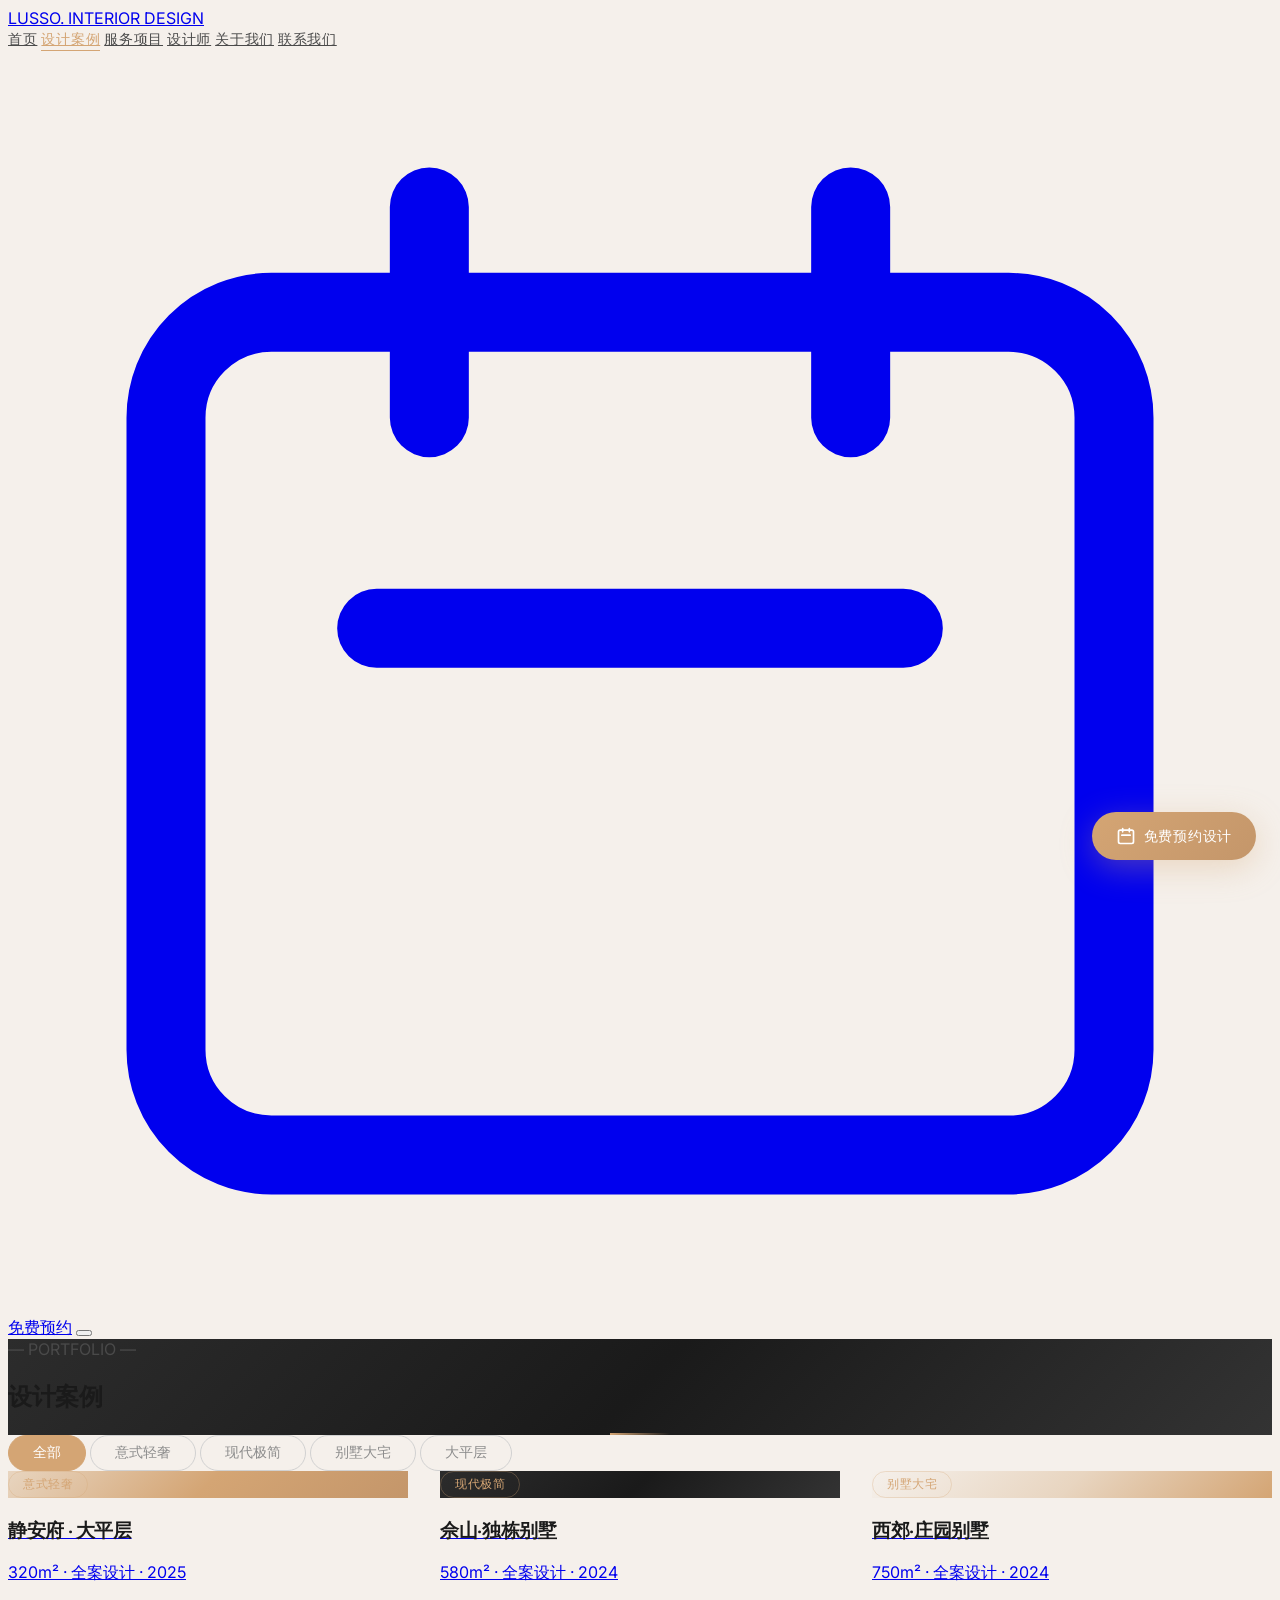
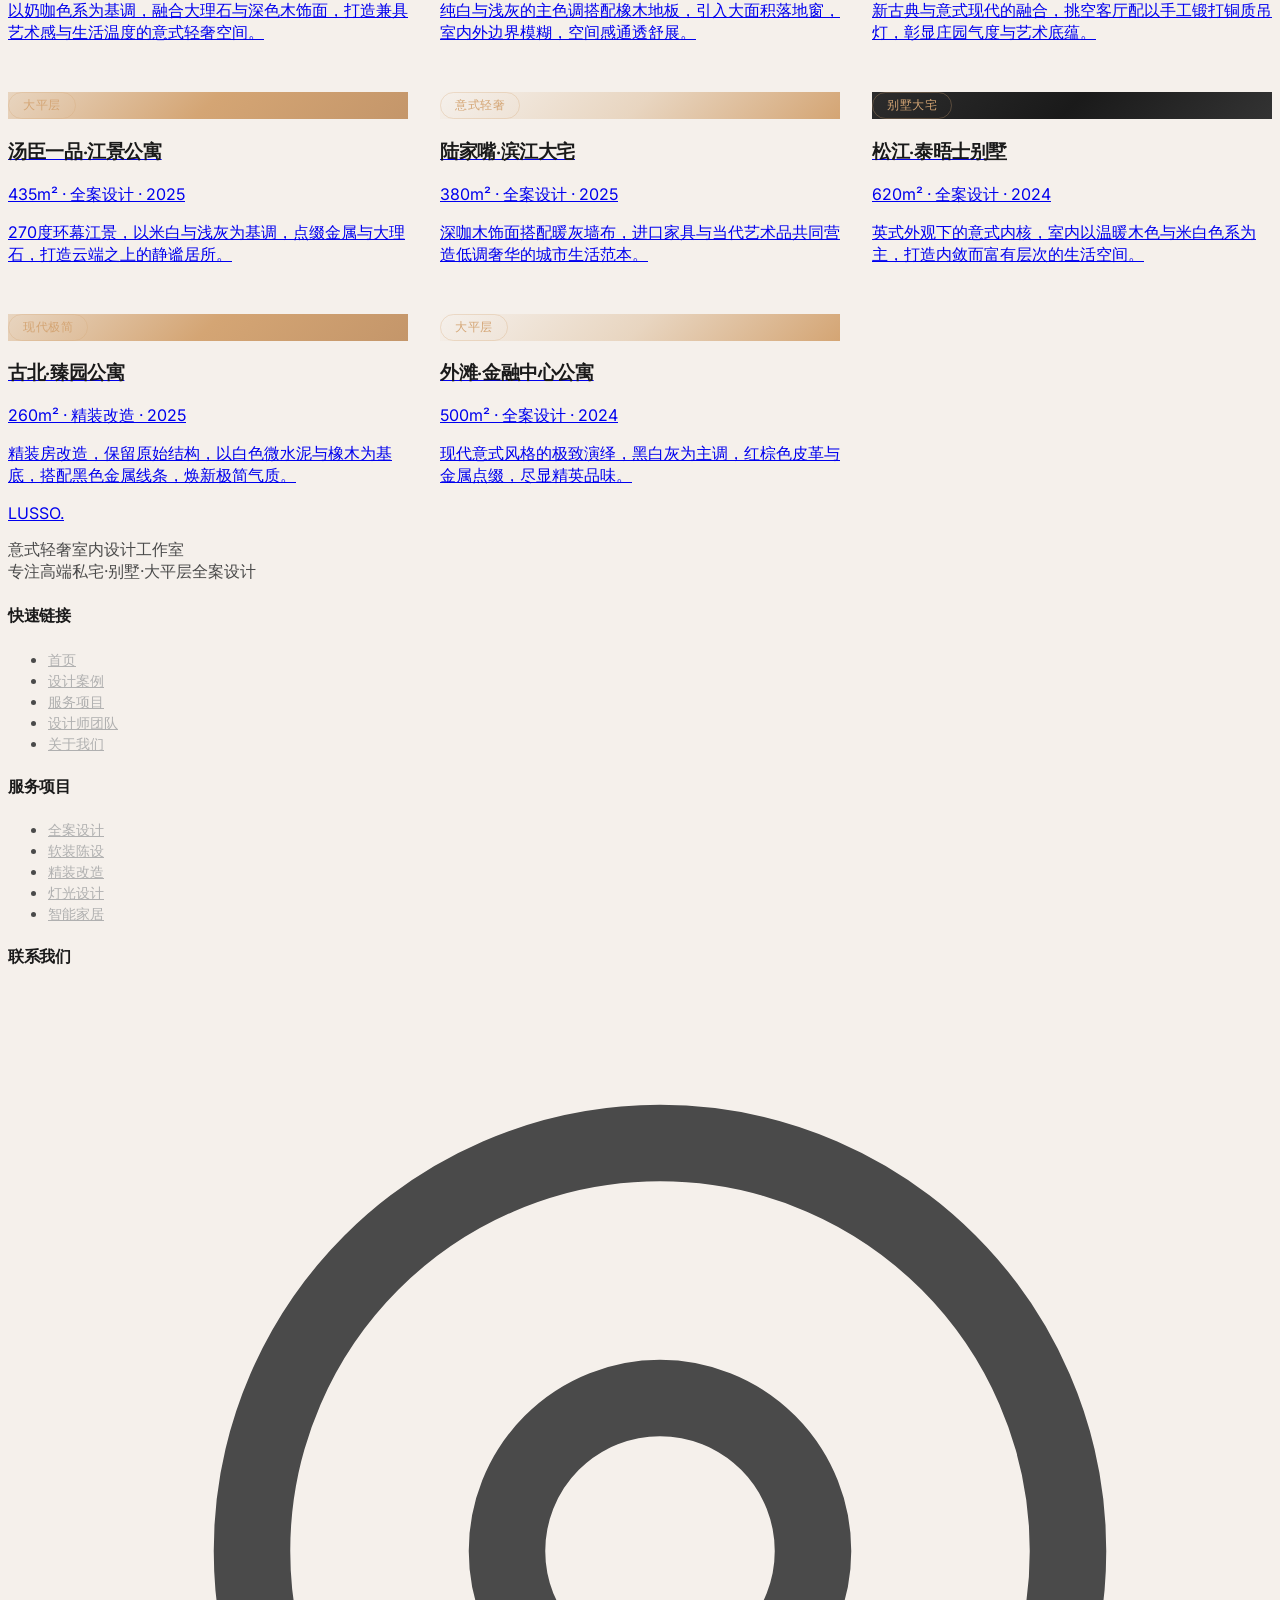
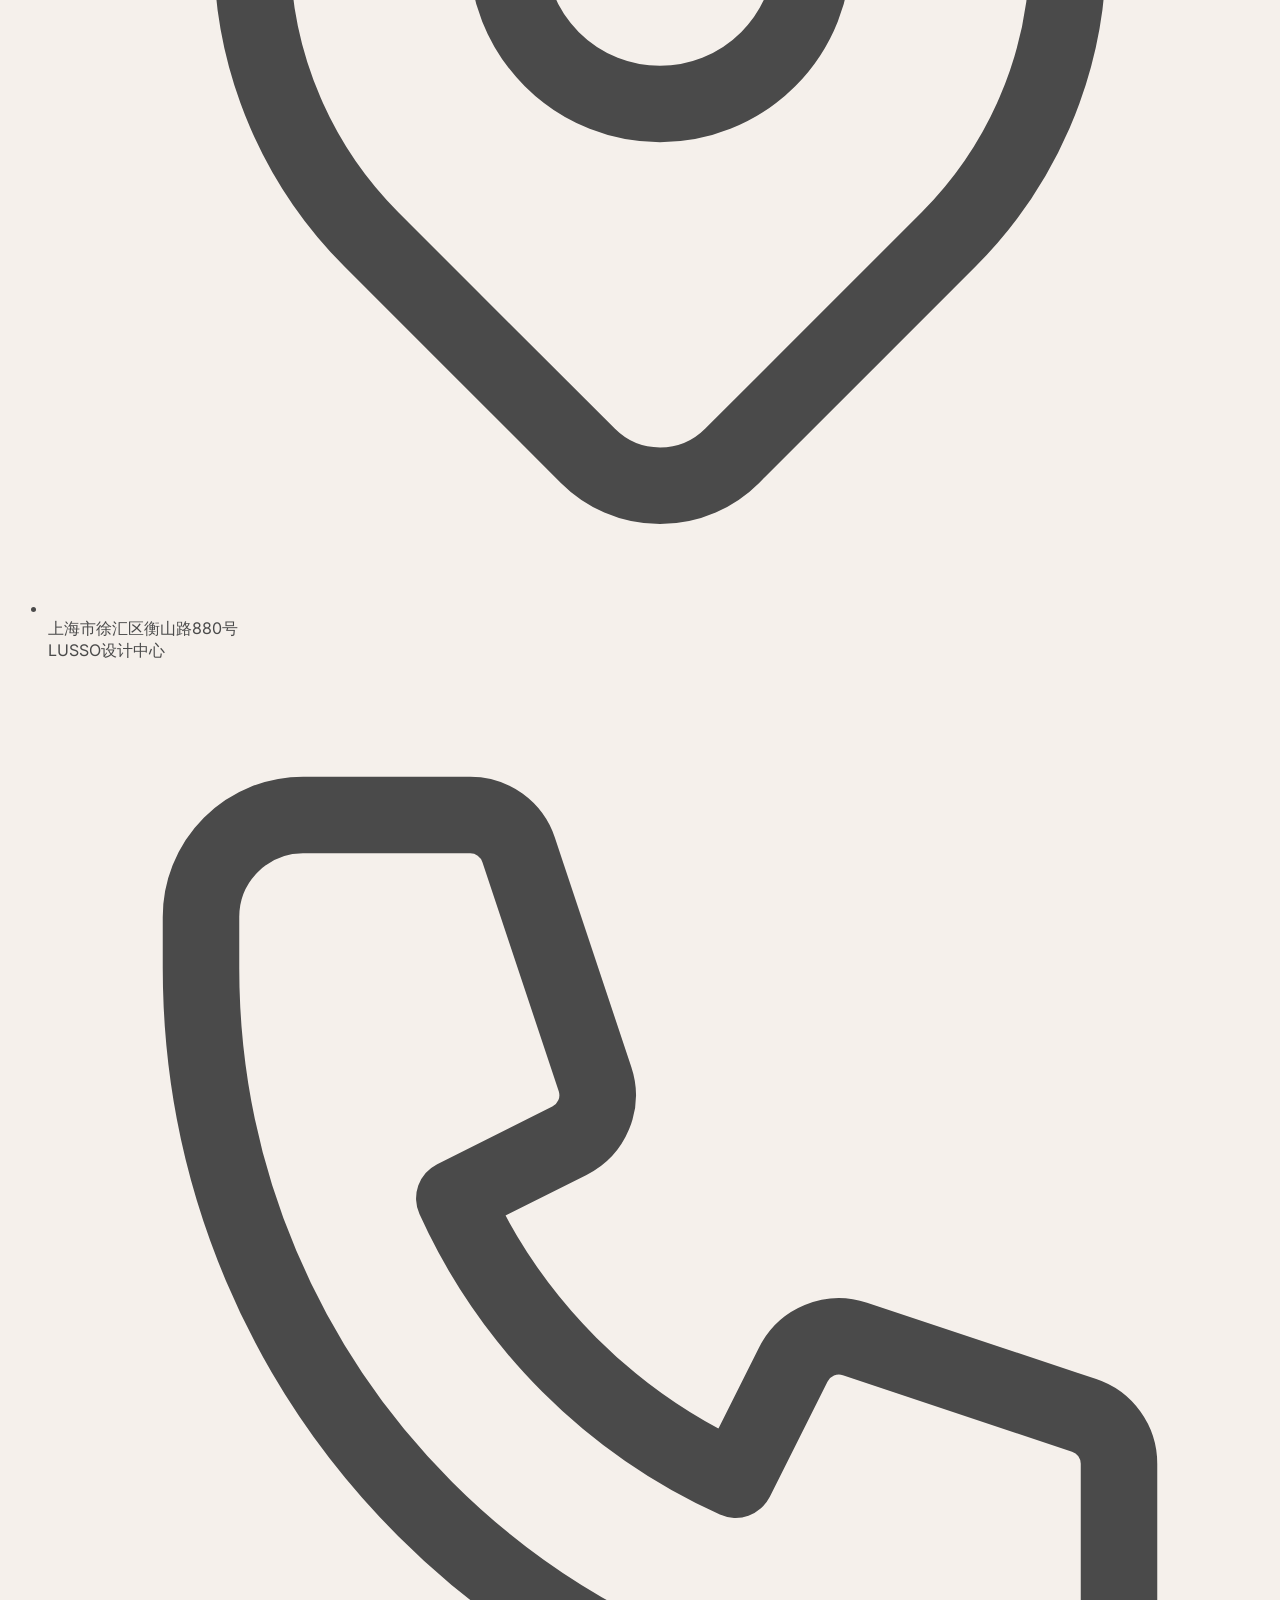
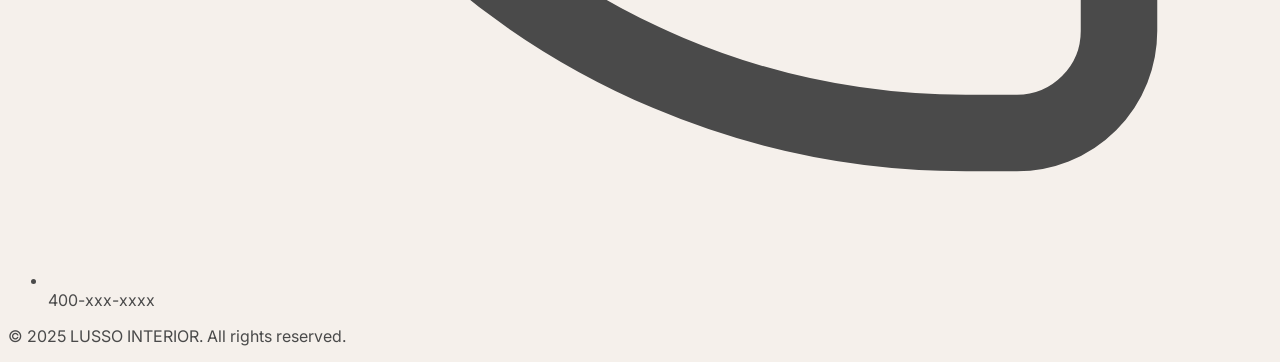
==== cases.html @ 0497ec17 "Initial commit - LUSSO Interior Design Website" ====
﻿<!DOCTYPE html>
<html lang="zh-CN">
<head>
  <meta charset="UTF-8" />
  <meta name="viewport" content="width=device-width, initial-scale=1.0" />
  <title>设计案例 | LUSSO·意式轻奢室内设计</title>
  <meta name="description" content="LUSSO INTERIOR 精选设计案例 — 意式轻奢、现代极简、别墅大宅、大平层，实景落地作品展示。" />
  <script src="https://cdn.tailwindcss.com"></script>
  <script>
    tailwind.config = {
      theme: {
        extend: {
          colors: {
            gold: "#D4A574", "gold-dark": "#C4966A", "gold-light": "#E8D5C0",
            cream: "#F5F0EB", charcoal: "#1A1A1A",
            "gray-luxe": "#8C8C8C", "gray-light": "#F2F2F2",
          },
          fontFamily: {
            serif: ["Playfair Display", "serif"],
            sans: ["Inter", "system-ui", "sans-serif"],
          },
        },
      },
    };
  </script>
  <link rel="stylesheet" href="style.css" />
</head>
<body class="bg-cream text-[#4A4A4A] font-sans">

  <!-- HEADER -->
  <header id="header" class="fixed top-0 left-0 w-full z-50 scrolled">
    <nav class="container mx-auto px-6 lg:px-12 py-4 flex items-center justify-between">
      <a href="index.html" class="nav-logo font-serif text-2xl lg:text-3xl font-bold text-charcoal tracking-wide transition-all duration-500">
        LUSSO<span class="text-gold">.</span>
        <span class="block text-[10px] font-sans font-light tracking-[0.3em] text-gray-luxe -mt-1">INTERIOR DESIGN</span>
      </a>
      <div class="hidden lg:flex items-center space-x-10">
        <a href="index.html" class="nav-link">首页</a>
        <a href="cases.html" class="nav-link active">设计案例</a>
        <a href="services.html" class="nav-link">服务项目</a>
        <a href="team.html" class="nav-link">设计师</a>
        <a href="about.html" class="nav-link">关于我们</a>
        <a href="contact.html" class="nav-link">联系我们</a>
      </div>
      <a href="booking.html" class="hidden lg:inline-flex items-center gap-2 bg-gold text-white px-6 py-2.5 text-sm font-medium tracking-wider hover:bg-gold-dark transition-all duration-300 rounded"><svg class="w-4 h-4" fill="none" stroke="currentColor" viewBox="0 0 24 24"><path stroke-linecap="round" stroke-linejoin="round" stroke-width="1.5" d="M8 7V3m8 4V3m-9 8h10M5 21h14a2 2 0 002-2V7a2 2 0 00-2-2H5a2 2 0 00-2 2v12a2 2 0 002 2z"/></svg>免费预约</a>
      <button id="menu-toggle" class="lg:hidden flex flex-col gap-1.5 p-2" aria-label="菜单"><span class="block w-6 h-[1.5px] bg-charcoal transition-all"></span><span class="block w-6 h-[1.5px] bg-charcoal transition-all"></span><span class="block w-5 h-[1.5px] bg-charcoal transition-all"></span></button>
    </nav>
    <div id="mobile-menu" class="lg:hidden bg-cream/98 backdrop-blur-xl border-b border-gold/10"><div class="px-6 py-6 space-y-4"><a href="index.html" class="block py-2 text-base font-medium text-charcoal hover:text-gold">首页</a><a href="cases.html" class="block py-2 text-base font-medium text-charcoal hover:text-gold">设计案例</a><a href="services.html" class="block py-2 text-base font-medium text-charcoal hover:text-gold">服务项目</a><a href="team.html" class="block py-2 text-base font-medium text-charcoal hover:text-gold">设计师团队</a><a href="about.html" class="block py-2 text-base font-medium text-charcoal hover:text-gold">关于我们</a><a href="contact.html" class="block py-2 text-base font-medium text-charcoal hover:text-gold">联系我们</a><a href="booking.html" class="block mt-4 bg-gold text-white text-center py-3 text-sm font-medium tracking-wider rounded">免费预约设计</a></div></div>
  </header>

  <!-- Page Hero -->
  <section class="pt-32 pb-20 lg:pt-40 lg:pb-24 px-6 relative img-placeholder-dark">
    <div class="absolute inset-0 bg-charcoal/60"></div>
    <div class="container mx-auto max-w-5xl relative z-10 text-center">
      <span class="text-gold text-sm tracking-[0.25em] uppercase font-medium">&mdash; PORTFOLIO &mdash;</span>
      <h1 class="text-3xl md:text-5xl lg:text-6xl font-serif text-white mt-6 mb-6">设计案例</h1>
      <div class="divider-gold"></div>
    </div>
  </section>

  <!-- Filter & Grid -->
  <section class="py-16 lg:py-24 px-6">
    <div class="container mx-auto max-w-6xl">
      <!-- Filter Buttons -->
      <div class="flex flex-wrap justify-center gap-3 mb-14 reveal">
        <button class="filter-btn active" data-filter="all">全部</button>
        <button class="filter-btn" data-filter="luxury">意式轻奢</button>
        <button class="filter-btn" data-filter="minimal">现代极简</button>
        <button class="filter-btn" data-filter="villa">别墅大宅</button>
        <button class="filter-btn" data-filter="apartment">大平层</button>
      </div>

      <!-- Case Grid -->
      <div class="case-grid">
        <div class="card-hover case-item reveal" data-category="luxury" style="display:block">
          <a href="javascript:void(0)" class="block"><div class="card-image relative overflow-hidden aspect-[4/3] img-placeholder-luxury"><img src="images/case-1.jpg" alt="静安府大平层" class="w-full h-full object-cover lightbox-trigger" onerror="this.style.display='none'" /><div class="absolute top-4 left-4"><span class="tag bg-white/90 text-charcoal !border-0">意式轻奢</span></div></div><div class="pt-5"><h3 class="text-lg font-serif text-charcoal">静安府 · 大平层</h3><p class="text-gray-luxe text-sm mt-1">320m&sup2; · 全案设计 · 2025</p><p class="text-gray-luxe text-xs mt-2 leading-relaxed line-clamp-2">以奶咖色系为基调，融合大理石与深色木饰面，打造兼具艺术感与生活温度的意式轻奢空间。</p></div></a>
        </div>
        <div class="card-hover case-item reveal" data-category="minimal" style="display:block">
          <a href="javascript:void(0)" class="block"><div class="card-image relative overflow-hidden aspect-[4/3] img-placeholder-dark"><img src="images/case-2.jpg" alt="佘山别墅" class="w-full h-full object-cover lightbox-trigger" onerror="this.style.display='none'" /><div class="absolute top-4 left-4"><span class="tag bg-white/90 text-charcoal !border-0">现代极简</span></div></div><div class="pt-5"><h3 class="text-lg font-serif text-charcoal">佘山·独栋别墅</h3><p class="text-gray-luxe text-sm mt-1">580m&sup2; · 全案设计 · 2024</p><p class="text-gray-luxe text-xs mt-2 leading-relaxed">纯白与浅灰的主色调搭配橡木地板，引入大面积落地窗，室内外边界模糊，空间感通透舒展。</p></div></a>
        </div>
        <div class="card-hover case-item reveal" data-category="villa" style="display:block">
          <a href="javascript:void(0)" class="block"><div class="card-image relative overflow-hidden aspect-[4/3] img-placeholder-warm"><img src="images/case-3.jpg" alt="西郊庄园" class="w-full h-full object-cover lightbox-trigger" onerror="this.style.display='none'" /><div class="absolute top-4 left-4"><span class="tag bg-white/90 text-charcoal !border-0">别墅大宅</span></div></div><div class="pt-5"><h3 class="text-lg font-serif text-charcoal">西郊·庄园别墅</h3><p class="text-gray-luxe text-sm mt-1">750m&sup2; · 全案设计 · 2024</p><p class="text-gray-luxe text-xs mt-2 leading-relaxed">新古典与意式现代的融合，挑空客厅配以手工锻打铜质吊灯，彰显庄园气度与艺术底蕴。</p></div></a>
        </div>
        <div class="card-hover case-item reveal" data-category="apartment" style="display:block">
          <a href="javascript:void(0)" class="block"><div class="card-image relative overflow-hidden aspect-[4/3] img-placeholder-luxury"><img src="images/case-4.jpg" alt="汤臣一品" class="w-full h-full object-cover lightbox-trigger" onerror="this.style.display='none'" /><div class="absolute top-4 left-4"><span class="tag bg-white/90 text-charcoal !border-0">大平层</span></div></div><div class="pt-5"><h3 class="text-lg font-serif text-charcoal">汤臣一品·江景公寓</h3><p class="text-gray-luxe text-sm mt-1">435m&sup2; · 全案设计 · 2025</p><p class="text-gray-luxe text-xs mt-2 leading-relaxed">270度环幕江景，以米白与浅灰为基调，点缀金属与大理石，打造云端之上的静谧居所。</p></div></a>
        </div>
        <div class="card-hover case-item reveal" data-category="luxury" style="display:block">
          <a href="javascript:void(0)" class="block"><div class="card-image relative overflow-hidden aspect-[4/3] img-placeholder-warm"><img src="images/case-5.jpg" alt="陆家嘴豪宅" class="w-full h-full object-cover lightbox-trigger" onerror="this.style.display='none'" /><div class="absolute top-4 left-4"><span class="tag bg-white/90 text-charcoal !border-0">意式轻奢</span></div></div><div class="pt-5"><h3 class="text-lg font-serif text-charcoal">陆家嘴·滨江大宅</h3><p class="text-gray-luxe text-sm mt-1">380m&sup2; · 全案设计 · 2025</p><p class="text-gray-luxe text-xs mt-2 leading-relaxed">深咖木饰面搭配暖灰墙布，进口家具与当代艺术品共同营造低调奢华的城市生活范本。</p></div></a>
        </div>
        <div class="card-hover case-item reveal" data-category="villa" style="display:block">
          <a href="javascript:void(0)" class="block"><div class="card-image relative overflow-hidden aspect-[4/3] img-placeholder-dark"><img src="images/case-6.jpg" alt="松江别墅" class="w-full h-full object-cover lightbox-trigger" onerror="this.style.display='none'" /><div class="absolute top-4 left-4"><span class="tag bg-white/90 text-charcoal !border-0">别墅大宅</span></div></div><div class="pt-5"><h3 class="text-lg font-serif text-charcoal">松江·泰晤士别墅</h3><p class="text-gray-luxe text-sm mt-1">620m&sup2; · 全案设计 · 2024</p><p class="text-gray-luxe text-xs mt-2 leading-relaxed">英式外观下的意式内核，室内以温暖木色与米白色系为主，打造内敛而富有层次的生活空间。</p></div></a>
        </div>
        <div class="card-hover case-item reveal" data-category="minimal" style="display:block">
          <a href="javascript:void(0)" class="block"><div class="card-image relative overflow-hidden aspect-[4/3] img-placeholder-luxury"><img src="images/case-7.jpg" alt="古北公寓" class="w-full h-full object-cover lightbox-trigger" onerror="this.style.display='none'" /><div class="absolute top-4 left-4"><span class="tag bg-white/90 text-charcoal !border-0">现代极简</span></div></div><div class="pt-5"><h3 class="text-lg font-serif text-charcoal">古北·臻园公寓</h3><p class="text-gray-luxe text-sm mt-1">260m&sup2; · 精装改造 · 2025</p><p class="text-gray-luxe text-xs mt-2 leading-relaxed">精装房改造，保留原始结构，以白色微水泥与橡木为基底，搭配黑色金属线条，焕新极简气质。</p></div></a>
        </div>
        <div class="card-hover case-item reveal" data-category="apartment" style="display:block">
          <a href="javascript:void(0)" class="block"><div class="card-image relative overflow-hidden aspect-[4/3] img-placeholder-warm"><img src="images/case-8.jpg" alt="外滩公寓" class="w-full h-full object-cover lightbox-trigger" onerror="this.style.display='none'" /><div class="absolute top-4 left-4"><span class="tag bg-white/90 text-charcoal !border-0">大平层</span></div></div><div class="pt-5"><h3 class="text-lg font-serif text-charcoal">外滩·金融中心公寓</h3><p class="text-gray-luxe text-sm mt-1">500m&sup2; · 全案设计 · 2024</p><p class="text-gray-luxe text-xs mt-2 leading-relaxed">现代意式风格的极致演绎，黑白灰为主调，红棕色皮革与金属点缀，尽显精英品味。</p></div></a>
        </div>
      </div>
    </div>
  </section>

  <!-- Footer -->
  <footer class="bg-charcoal text-white/70 py-20 px-6">
    <div class="container mx-auto max-w-6xl">
      <div class="grid sm:grid-cols-2 lg:grid-cols-4 gap-12">
        <div class="reveal"><a href="index.html" class="font-serif text-2xl font-bold text-white">LUSSO<span class="text-gold">.</span></a><p class="text-sm text-white/40 mt-3 leading-relaxed">意式轻奢室内设计工作室<br />专注高端私宅·别墅·大平层全案设计</p></div>
        <div class="reveal reveal-delay-1"><h4 class="text-white text-sm font-medium tracking-wider uppercase mb-6">快速链接</h4><ul class="space-y-3"><li><a href="index.html" class="footer-link">首页</a></li><li><a href="cases.html" class="footer-link">设计案例</a></li><li><a href="services.html" class="footer-link">服务项目</a></li><li><a href="team.html" class="footer-link">设计师团队</a></li><li><a href="about.html" class="footer-link">关于我们</a></li></ul></div>
        <div class="reveal reveal-delay-2"><h4 class="text-white text-sm font-medium tracking-wider uppercase mb-6">服务项目</h4><ul class="space-y-3"><li><a href="services.html" class="footer-link">全案设计</a></li><li><a href="services.html" class="footer-link">软装陈设</a></li><li><a href="services.html" class="footer-link">精装改造</a></li><li><a href="services.html" class="footer-link">灯光设计</a></li><li><a href="services.html" class="footer-link">智能家居</a></li></ul></div>
        <div class="reveal reveal-delay-3"><h4 class="text-white text-sm font-medium tracking-wider uppercase mb-6">联系我们</h4><ul class="space-y-3 text-sm"><li class="flex items-start gap-3"><svg class="w-4 h-4 mt-0.5 text-gold shrink-0" fill="none" stroke="currentColor" viewBox="0 0 24 24"><path stroke-linecap="round" stroke-linejoin="round" stroke-width="1.5" d="M17.657 16.657L13.414 20.9a1.998 1.998 0 01-2.827 0l-4.244-4.243a8 8 0 1111.314 0z"/><path stroke-linecap="round" stroke-linejoin="round" stroke-width="1.5" d="M15 11a3 3 0 11-6 0 3 3 0 016 0z"/></svg><span>上海市徐汇区衡山路880号<br />LUSSO设计中心</span></li><li class="flex items-center gap-3"><svg class="w-4 h-4 text-gold shrink-0" fill="none" stroke="currentColor" viewBox="0 0 24 24"><path stroke-linecap="round" stroke-linejoin="round" stroke-width="1.5" d="M3 5a2 2 0 012-2h3.28a1 1 0 01.948.684l1.498 4.493a1 1 0 01-.502 1.21l-2.257 1.13a11.042 11.042 0 005.516 5.516l1.13-2.257a1 1 0 011.21-.502l4.493 1.498a1 1 0 01.684.949V19a2 2 0 01-2 2h-1C9.716 21 3 14.284 3 6V5z"/></svg><span>400-xxx-xxxx</span></li></ul></div>
      </div>
      <div class="border-t border-white/10 mt-16 pt-8 flex flex-col sm:flex-row items-center justify-between gap-4">
        <p class="text-xs text-white/30">&copy; 2025 LUSSO INTERIOR. All rights reserved.</p>
      </div>
    </div>
  </footer>

  <a href="booking.html" class="floating-cta"><svg class="icon" fill="none" stroke="currentColor" viewBox="0 0 24 24"><path stroke-linecap="round" stroke-linejoin="round" stroke-width="2" d="M8 7V3m8 4V3m-9 8h10M5 21h14a2 2 0 002-2V7a2 2 0 00-2-2H5a2 2 0 00-2 2v12a2 2 0 002 2z"/></svg>免费预约设计</a>

  <script src="main.js"></script>
</body>
</html>
---- style.css ----
﻿/* ============================================
   LUSSO INTERIOR - 意式轻奢室内设计官网
   自定义样式文件
   作者: AI Generated
   说明: 配合 TailwindCSS 3 使用
   ============================================ */

/* --- Google Fonts --- */
@import url('https://fonts.googleapis.com/css2?family=Playfair+Display:ital,wght@0,400;0,500;0,600;0,700;1,400;1,500&family=Inter:wght@300;400;500;600;700&display=swap');

/* --- 全局样式 --- */
*, *::before, *::after {
  box-sizing: border-box;
}

html {
  scroll-behavior: smooth;
}

body {
  font-family: 'Inter', 'PingFang SC', 'Microsoft YaHei', sans-serif;
  background-color: #F5F0EB;
  color: #4A4A4A;
  -webkit-font-smoothing: antialiased;
  -moz-osx-font-smoothing: grayscale;
}

/* 标题使用衬线字体，杂志风 */
h1, h2, h3, h4, h5, h6,
.font-serif-custom {
  font-family: 'Playfair Display', 'PingFang SC', 'Noto Serif SC', serif;
  font-weight: 600;
  color: #1A1A1A;
  letter-spacing: -0.02em;
}

/* --- 滚动条美化 --- */
::-webkit-scrollbar {
  width: 6px;
}
::-webkit-scrollbar-track {
  background: #F5F0EB;
}
::-webkit-scrollbar-thumb {
  background: #D4A574;
  border-radius: 3px;
}
::-webkit-scrollbar-thumb:hover {
  background: #C4966A;
}

/* ============================================
   导航栏
   ============================================ */
#header {
  transition: all 0.5s cubic-bezier(0.4, 0, 0.2, 1);
}
#header.scrolled {
  background: rgba(245, 240, 235, 0.92);
  backdrop-filter: blur(16px) saturate(180%);
  -webkit-backdrop-filter: blur(16px) saturate(180%);
  border-bottom: 1px solid rgba(212, 165, 116, 0.15);
}
#header.scrolled .nav-logo {
  font-size: 1.4rem;
}
.nav-link {
  position: relative;
  font-size: 0.875rem;
  font-weight: 500;
  letter-spacing: 0.05em;
  text-transform: uppercase;
  color: #4A4A4A;
  transition: color 0.3s ease;
}
.nav-link::after {
  content: '';
  position: absolute;
  bottom: -4px;
  left: 0;
  width: 0;
  height: 1.5px;
  background: #D4A574;
  transition: width 0.4s cubic-bezier(0.4, 0, 0.2, 1);
}
.nav-link:hover {
  color: #D4A574;
}
.nav-link:hover::after {
  width: 100%;
}
.nav-link.active {
  color: #D4A574;
}
.nav-link.active::after {
  width: 100%;
}

/* 移动端菜单 */
#mobile-menu {
  transition: all 0.4s cubic-bezier(0.4, 0, 0.2, 1);
  max-height: 0;
  overflow: hidden;
  opacity: 0;
}
#mobile-menu.open {
  max-height: 600px;
  opacity: 1;
}

/* ============================================
   滚动渐入动画 (Scroll Reveal)
   ============================================ */
.reveal {
  opacity: 0;
  transform: translateY(40px);
  transition: all 0.8s cubic-bezier(0.4, 0, 0.2, 1);
}
.reveal.revealed {
  opacity: 1;
  transform: translateY(0);
}
.reveal-delay-1 { transition-delay: 0.1s; }
.reveal-delay-2 { transition-delay: 0.2s; }
.reveal-delay-3 { transition-delay: 0.3s; }
.reveal-delay-4 { transition-delay: 0.4s; }
.reveal-delay-5 { transition-delay: 0.5s; }

.reveal-left {
  opacity: 0;
  transform: translateX(-50px);
  transition: all 0.8s cubic-bezier(0.4, 0, 0.2, 1);
}
.reveal-left.revealed {
  opacity: 1;
  transform: translateX(0);
}

.reveal-right {
  opacity: 0;
  transform: translateX(50px);
  transition: all 0.8s cubic-bezier(0.4, 0, 0.2, 1);
}
.reveal-right.revealed {
  opacity: 1;
  transform: translateX(0);
}

.reveal-scale {
  opacity: 0;
  transform: scale(0.92);
  transition: all 0.8s cubic-bezier(0.4, 0, 0.2, 1);
}
.reveal-scale.revealed {
  opacity: 1;
  transform: scale(1);
}

/* ============================================
   Hero 轮播
   ============================================ */
.hero-slider {
  position: relative;
  overflow: hidden;
  height: 100vh;
  min-height: 600px;
}
.hero-slide {
  position: absolute;
  inset: 0;
  opacity: 0;
  transition: opacity 1.2s cubic-bezier(0.4, 0, 0.2, 1);
  z-index: 0;
}
.hero-slide.active {
  opacity: 1;
  z-index: 1;
}
.hero-slide .slide-content {
  opacity: 0;
  transform: translateY(30px);
  transition: all 1s cubic-bezier(0.4, 0, 0.2, 1) 0.4s;
}
.hero-slide.active .slide-content {
  opacity: 1;
  transform: translateY(0);
}
.hero-overlay {
  position: absolute;
  inset: 0;
  background: linear-gradient(
    135deg,
    rgba(26, 26, 26, 0.65) 0%,
    rgba(26, 26, 26, 0.3) 50%,
    rgba(26, 26, 26, 0.1) 100%
  );
  z-index: 1;
}
.hero-dot {
  width: 10px;
  height: 10px;
  border-radius: 50%;
  border: 1.5px solid rgba(255, 255, 255, 0.5);
  background: transparent;
  cursor: pointer;
  transition: all 0.4s ease;
}
.hero-dot.active {
  background: #D4A574;
  border-color: #D4A574;
  transform: scale(1.2);
}

/* ============================================
   卡片 Hover 效果
   ============================================ */
.card-hover {
  transition: all 0.5s cubic-bezier(0.4, 0, 0.2, 1);
  cursor: pointer;
}
.card-hover:hover {
  transform: translateY(-8px);
  box-shadow: 0 20px 40px -12px rgba(212, 165, 116, 0.25), 0 8px 24px -6px rgba(0, 0, 0, 0.08);
}
.card-hover .card-image {
  overflow: hidden;
}
.card-hover .card-image img {
  transition: transform 0.7s cubic-bezier(0.4, 0, 0.2, 1);
}
.card-hover:hover .card-image img {
  transform: scale(1.06);
}

/* 案例分类筛选按钮 */
.filter-btn {
  padding: 8px 24px;
  border: 1px solid #D1D1D1;
  border-radius: 50px;
  font-size: 0.875rem;
  font-weight: 500;
  color: #8C8C8C;
  background: transparent;
  cursor: pointer;
  transition: all 0.4s ease;
}
.filter-btn:hover,
.filter-btn.active {
  background: #D4A574;
  border-color: #D4A574;
  color: #FFFFFF;
}

/* ============================================
   灯箱 (Lightbox)
   ============================================ */
.lightbox-overlay {
  position: fixed;
  inset: 0;
  background: rgba(26, 26, 26, 0.92);
  backdrop-filter: blur(8px);
  z-index: 9999;
  display: flex;
  align-items: center;
  justify-content: center;
  opacity: 0;
  pointer-events: none;
  transition: opacity 0.4s ease;
}
.lightbox-overlay.open {
  opacity: 1;
  pointer-events: auto;
}
.lightbox-overlay img {
  max-width: 90vw;
  max-height: 85vh;
  object-fit: contain;
  border-radius: 4px;
  transform: scale(0.92);
  transition: transform 0.5s cubic-bezier(0.4, 0, 0.2, 1);
}
.lightbox-overlay.open img {
  transform: scale(1);
}
.lightbox-close {
  position: absolute;
  top: 24px;
  right: 32px;
  color: #fff;
  font-size: 2rem;
  cursor: pointer;
  opacity: 0.7;
  transition: opacity 0.3s;
  z-index: 10;
  background: none;
  border: none;
}
.lightbox-close:hover {
  opacity: 1;
}

/* ============================================
   浮动 CTA 按钮
   ============================================ */
.floating-cta {
  position: fixed;
  right: 24px;
  bottom: 40px;
  z-index: 999;
  display: flex;
  align-items: center;
  gap: 8px;
  background: linear-gradient(135deg, #D4A574, #C4966A);
  color: #fff;
  padding: 14px 24px;
  border-radius: 50px;
  font-weight: 500;
  font-size: 0.875rem;
  letter-spacing: 0.05em;
  box-shadow: 0 8px 32px rgba(212, 165, 116, 0.35);
  transition: all 0.4s cubic-bezier(0.4, 0, 0.2, 1);
  cursor: pointer;
  text-decoration: none;
  border: none;
}
.floating-cta:hover {
  transform: translateY(-3px) translateX(-3px);
  box-shadow: 0 12px 40px rgba(212, 165, 116, 0.45);
  color: #fff;
}
.floating-cta .icon {
  width: 20px;
  height: 20px;
}

/* 手机端浮动CTA缩小 */
@media (max-width: 768px) {
  .floating-cta {
    right: 16px;
    bottom: 24px;
    padding: 12px 18px;
    font-size: 0.8rem;
  }
}

/* ============================================
   分割线装饰
   ============================================ */
.divider-gold {
  width: 60px;
  height: 2px;
  background: linear-gradient(90deg, #D4A574, transparent);
  margin: 0 auto;
}
.divider-gold-left {
  width: 60px;
  height: 2px;
  background: linear-gradient(90deg, #D4A574, transparent);
}

/* 编号装饰 (用于服务流程等) */
.step-number {
  font-family: 'Playfair Display', serif;
  font-size: 3.5rem;
  font-weight: 700;
  color: rgba(212, 165, 116, 0.15);
  line-height: 1;
}

/* ============================================
   表单样式
   ============================================ */
.form-input {
  width: 100%;
  padding: 14px 18px;
  border: 1px solid #D1D1D1;
  border-radius: 4px;
  background: #fff;
  font-size: 0.9375rem;
  font-family: 'Inter', sans-serif;
  color: #1A1A1A;
  transition: all 0.3s ease;
  outline: none;
}
.form-input::placeholder {
  color: #B0B0B0;
}
.form-input:focus {
  border-color: #D4A574;
  box-shadow: 0 0 0 3px rgba(212, 165, 116, 0.12);
}
.form-input.error {
  border-color: #E74C3C;
}
.form-label {
  display: block;
  font-size: 0.8125rem;
  font-weight: 500;
  color: #4A4A4A;
  margin-bottom: 6px;
  letter-spacing: 0.03em;
}

/* ============================================
   按钮样式
   ============================================ */
.btn-primary {
  display: inline-flex;
  align-items: center;
  gap: 8px;
  background: #D4A574;
  color: #fff;
  padding: 14px 36px;
  border-radius: 4px;
  font-weight: 500;
  font-size: 0.875rem;
  letter-spacing: 0.05em;
  transition: all 0.4s cubic-bezier(0.4, 0, 0.2, 1);
  border: none;
  cursor: pointer;
  text-decoration: none;
}
.btn-primary:hover {
  background: #C4966A;
  transform: translateY(-2px);
  box-shadow: 0 8px 24px rgba(212, 165, 116, 0.3);
  color: #fff;
}
.btn-outline {
  display: inline-flex;
  align-items: center;
  gap: 8px;
  border: 1px solid #D4A574;
  color: #D4A574;
  background: transparent;
  padding: 14px 36px;
  border-radius: 4px;
  font-weight: 500;
  font-size: 0.875rem;
  letter-spacing: 0.05em;
  transition: all 0.4s cubic-bezier(0.4, 0, 0.2, 1);
  cursor: pointer;
  text-decoration: none;
}
.btn-outline:hover {
  background: #D4A574;
  color: #fff;
  transform: translateY(-2px);
}

/* ============================================
   案例卡片网格
   ============================================ */
.case-grid {
  display: grid;
  grid-template-columns: repeat(auto-fill, minmax(340px, 1fr));
  gap: 32px;
}
@media (max-width: 640px) {
  .case-grid {
    grid-template-columns: 1fr;
    gap: 24px;
  }
}

/* ============================================
   标签/Tag
   ============================================ */
.tag {
  display: inline-block;
  padding: 4px 14px;
  border: 1px solid rgba(212, 165, 116, 0.3);
  color: #D4A574;
  font-size: 0.75rem;
  font-weight: 500;
  letter-spacing: 0.05em;
  border-radius: 50px;
}

/* ============================================
   客户评价
   ============================================ */
.testimonial-card {
  background: #fff;
  padding: 40px 36px;
  border-radius: 4px;
  position: relative;
  transition: all 0.5s ease;
}
.testimonial-card::before {
  content: '"';
  font-family: 'Playfair Display', serif;
  font-size: 5rem;
  color: rgba(212, 165, 116, 0.12);
  position: absolute;
  top: 12px;
  left: 20px;
  line-height: 1;
}

/* ============================================
   页脚
   ============================================ */
.footer-link {
  color: #B0B0B0;
  transition: color 0.3s ease;
  font-size: 0.875rem;
}
.footer-link:hover {
  color: #D4A574;
}
.footer-social {
  width: 40px;
  height: 40px;
  border-radius: 50%;
  border: 1px solid rgba(255, 255, 255, 0.12);
  display: inline-flex;
  align-items: center;
  justify-content: center;
  color: #B0B0B0;
  transition: all 0.4s ease;
  text-decoration: none;
}
.footer-social:hover {
  border-color: #D4A574;
  color: #D4A574;
  background: rgba(212, 165, 116, 0.08);
}

/* ============================================
   响应式辅助
   ============================================ */
@media (max-width: 1024px) {
  .hero-slider {
    height: 80vh;
    min-height: 500px;
  }
}
@media (max-width: 768px) {
  .hero-slider {
    height: 70vh;
    min-height: 450px;
  }
  .step-number {
    font-size: 2.5rem;
  }
}

/* ============================================
   成功提示 Toast
   ============================================ */
.toast {
  position: fixed;
  top: 100px;
  left: 50%;
  transform: translateX(-50%) translateY(-20px);
  background: #1A1A1A;
  color: #fff;
  padding: 16px 32px;
  border-radius: 4px;
  font-size: 0.9375rem;
  z-index: 99999;
  opacity: 0;
  pointer-events: none;
  transition: all 0.4s cubic-bezier(0.4, 0, 0.2, 1);
  text-align: center;
  max-width: 90vw;
}
.toast.show {
  opacity: 1;
  transform: translateX(-50%) translateY(0);
}

/* ============================================
   图片占位渐变（用于无图片时代替）
   ============================================ */
.img-placeholder-luxury {
  background: linear-gradient(135deg, #E8D5C0, #D4A574, #C4966A);
}
.img-placeholder-dark {
  background: linear-gradient(135deg, #2C2C2C, #1A1A1A, #333333);
}
.img-placeholder-warm {
  background: linear-gradient(135deg, #F5F0EB, #E8D5C0, #D4A574);
}

/* ============================================
   动画关键帧
   ============================================ */
@keyframes fadeInUp {
  from {
    opacity: 0;
    transform: translateY(30px);
  }
  to {
    opacity: 1;
    transform: translateY(0);
  }
}
@keyframes shimmer {
  0% { background-position: -200% 0; }
  100% { background-position: 200% 0; }
}
@keyframes pulse-glow {
  0%, 100% { box-shadow: 0 0 20px rgba(212, 165, 116, 0.2); }
  50% { box-shadow: 0 0 40px rgba(212, 165, 116, 0.4); }
}

/* ============================================
   大屏设备适配
   ============================================ */
@media (min-width: 1920px) {
  .container-max {
    max-width: 1400px;
    margin: 0 auto;
  }
}
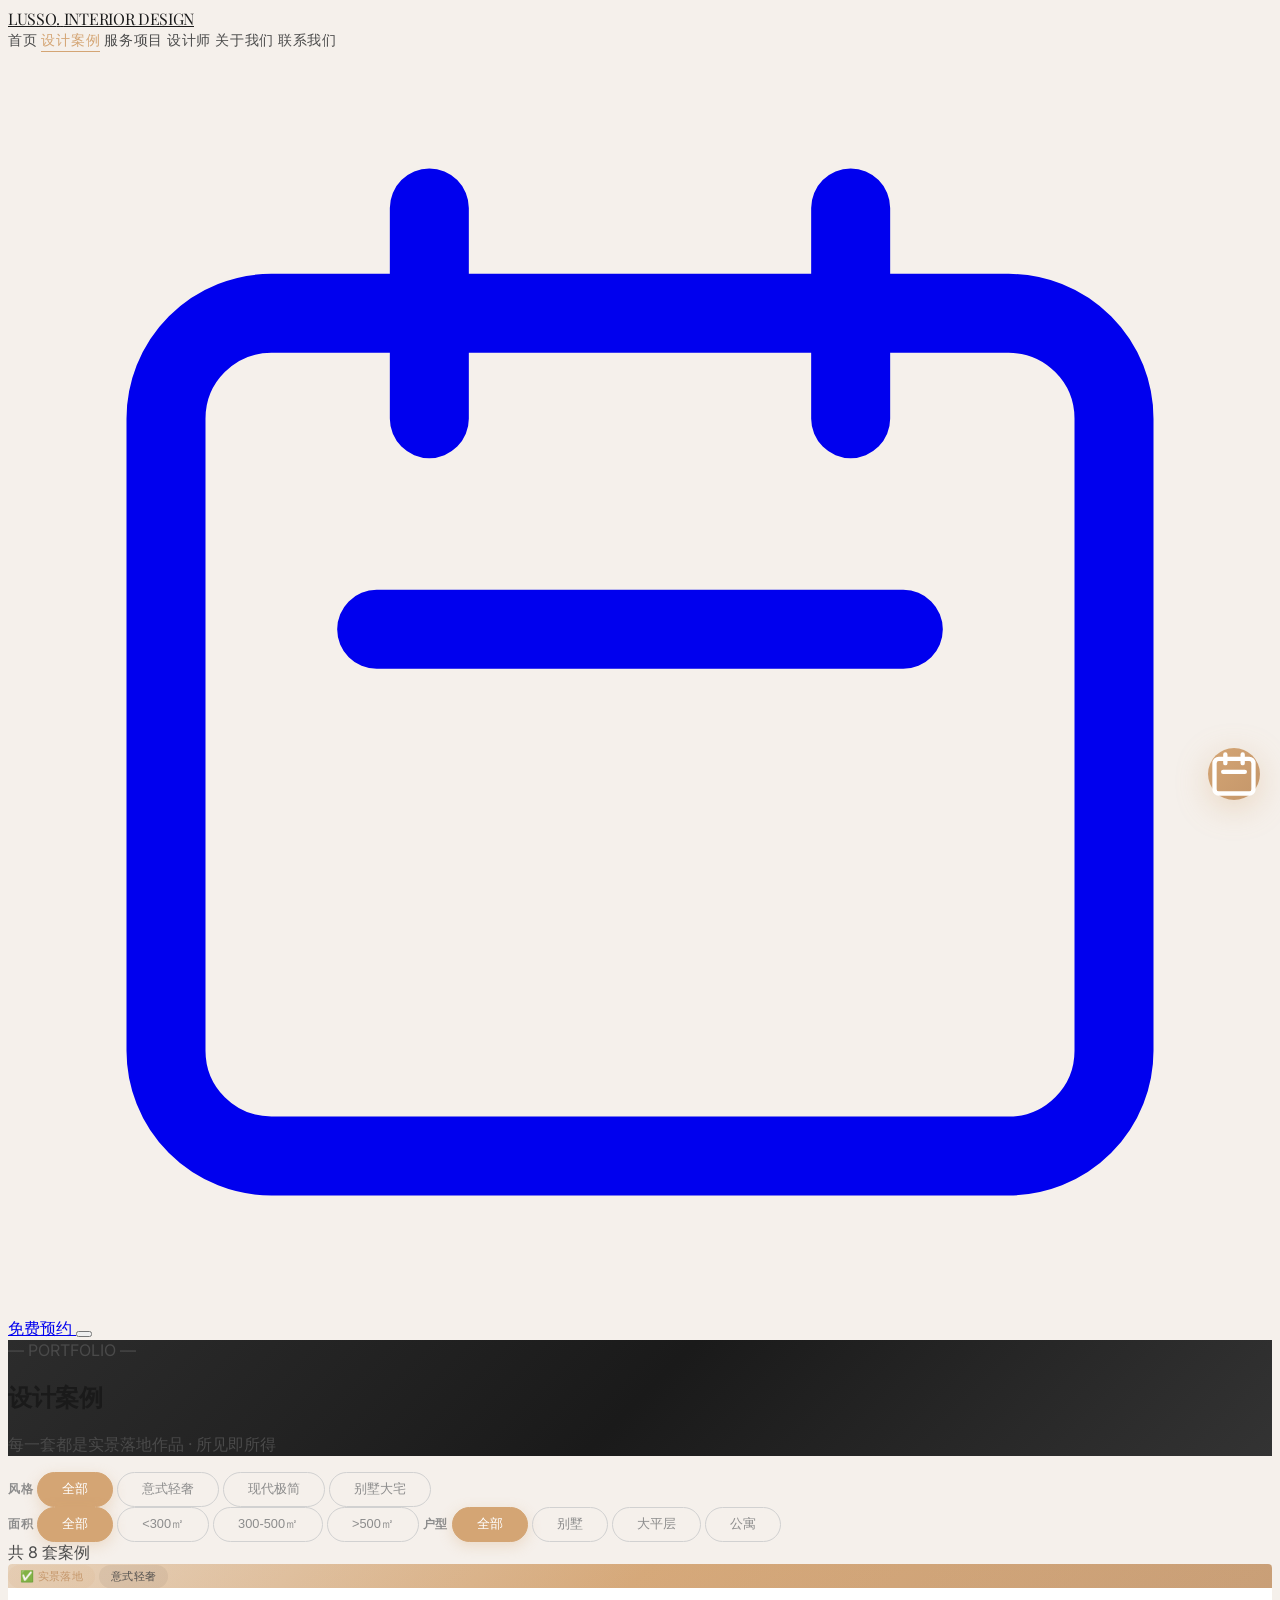
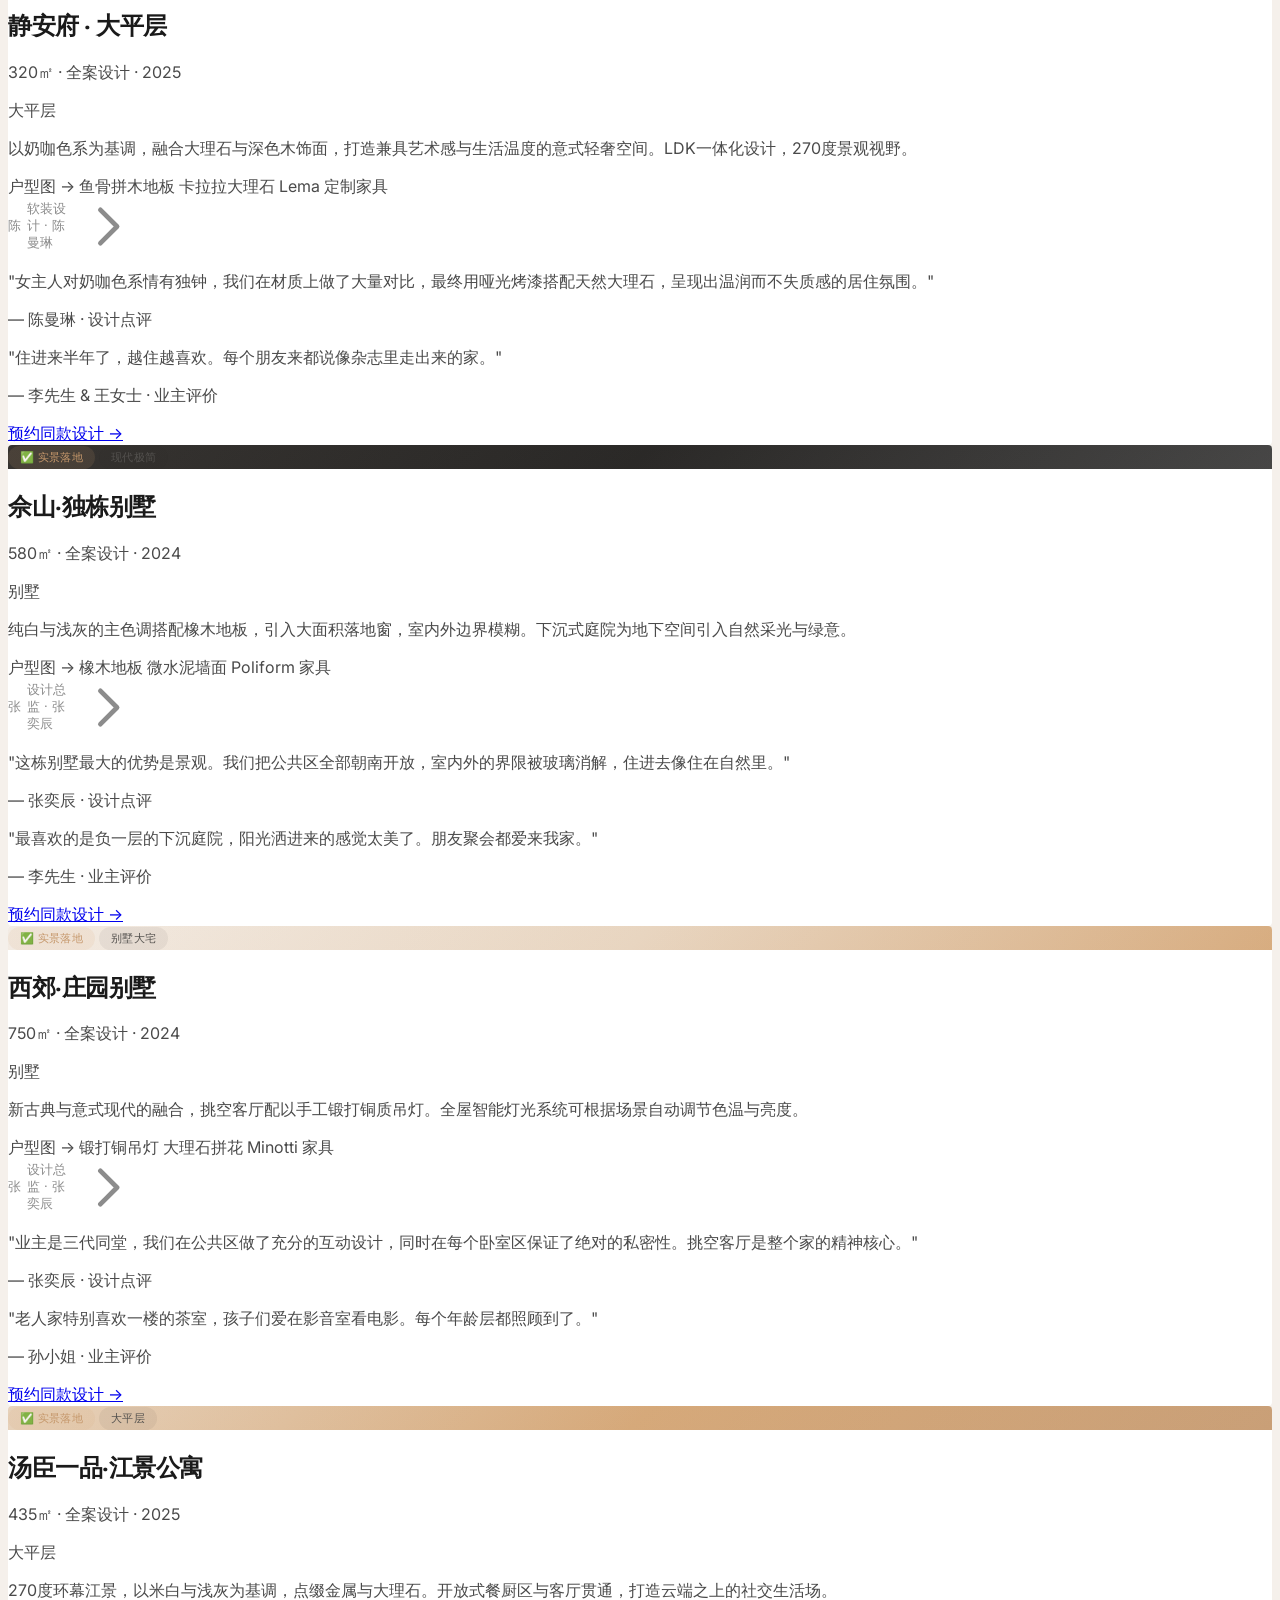
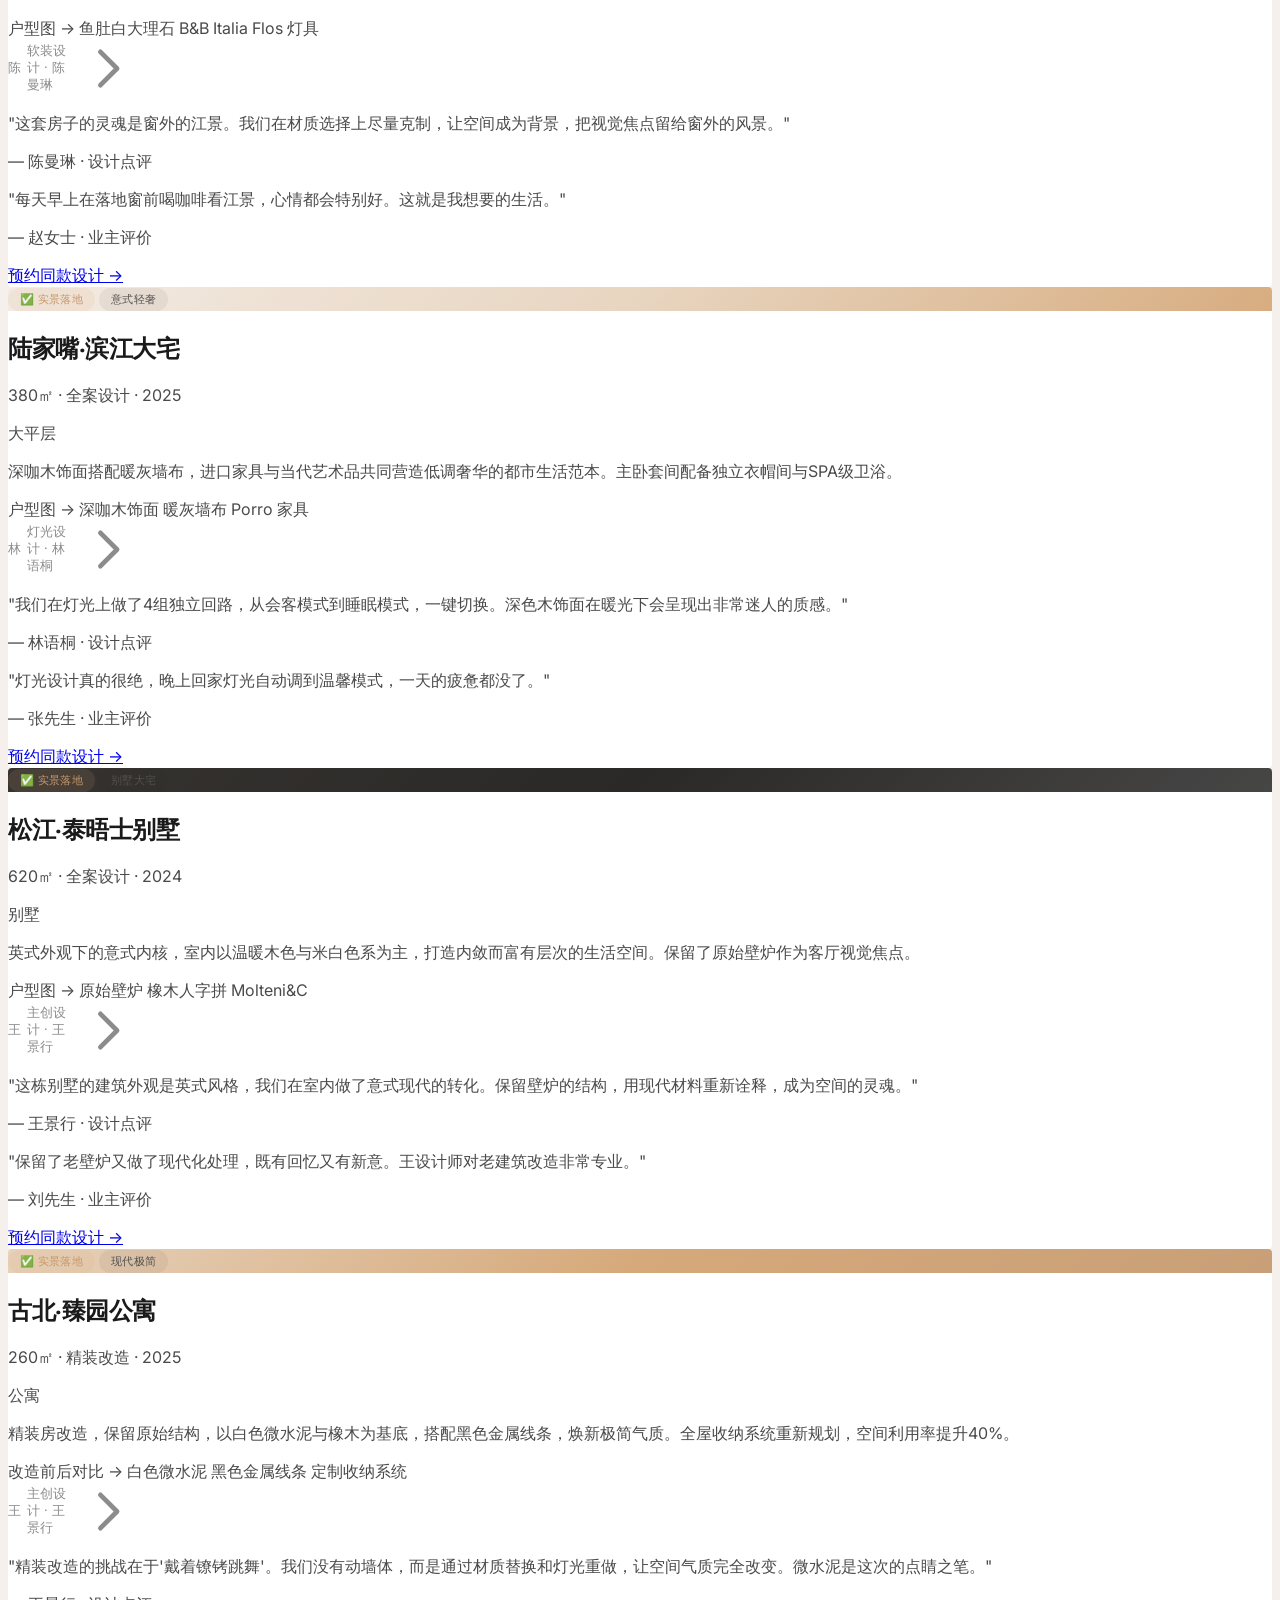
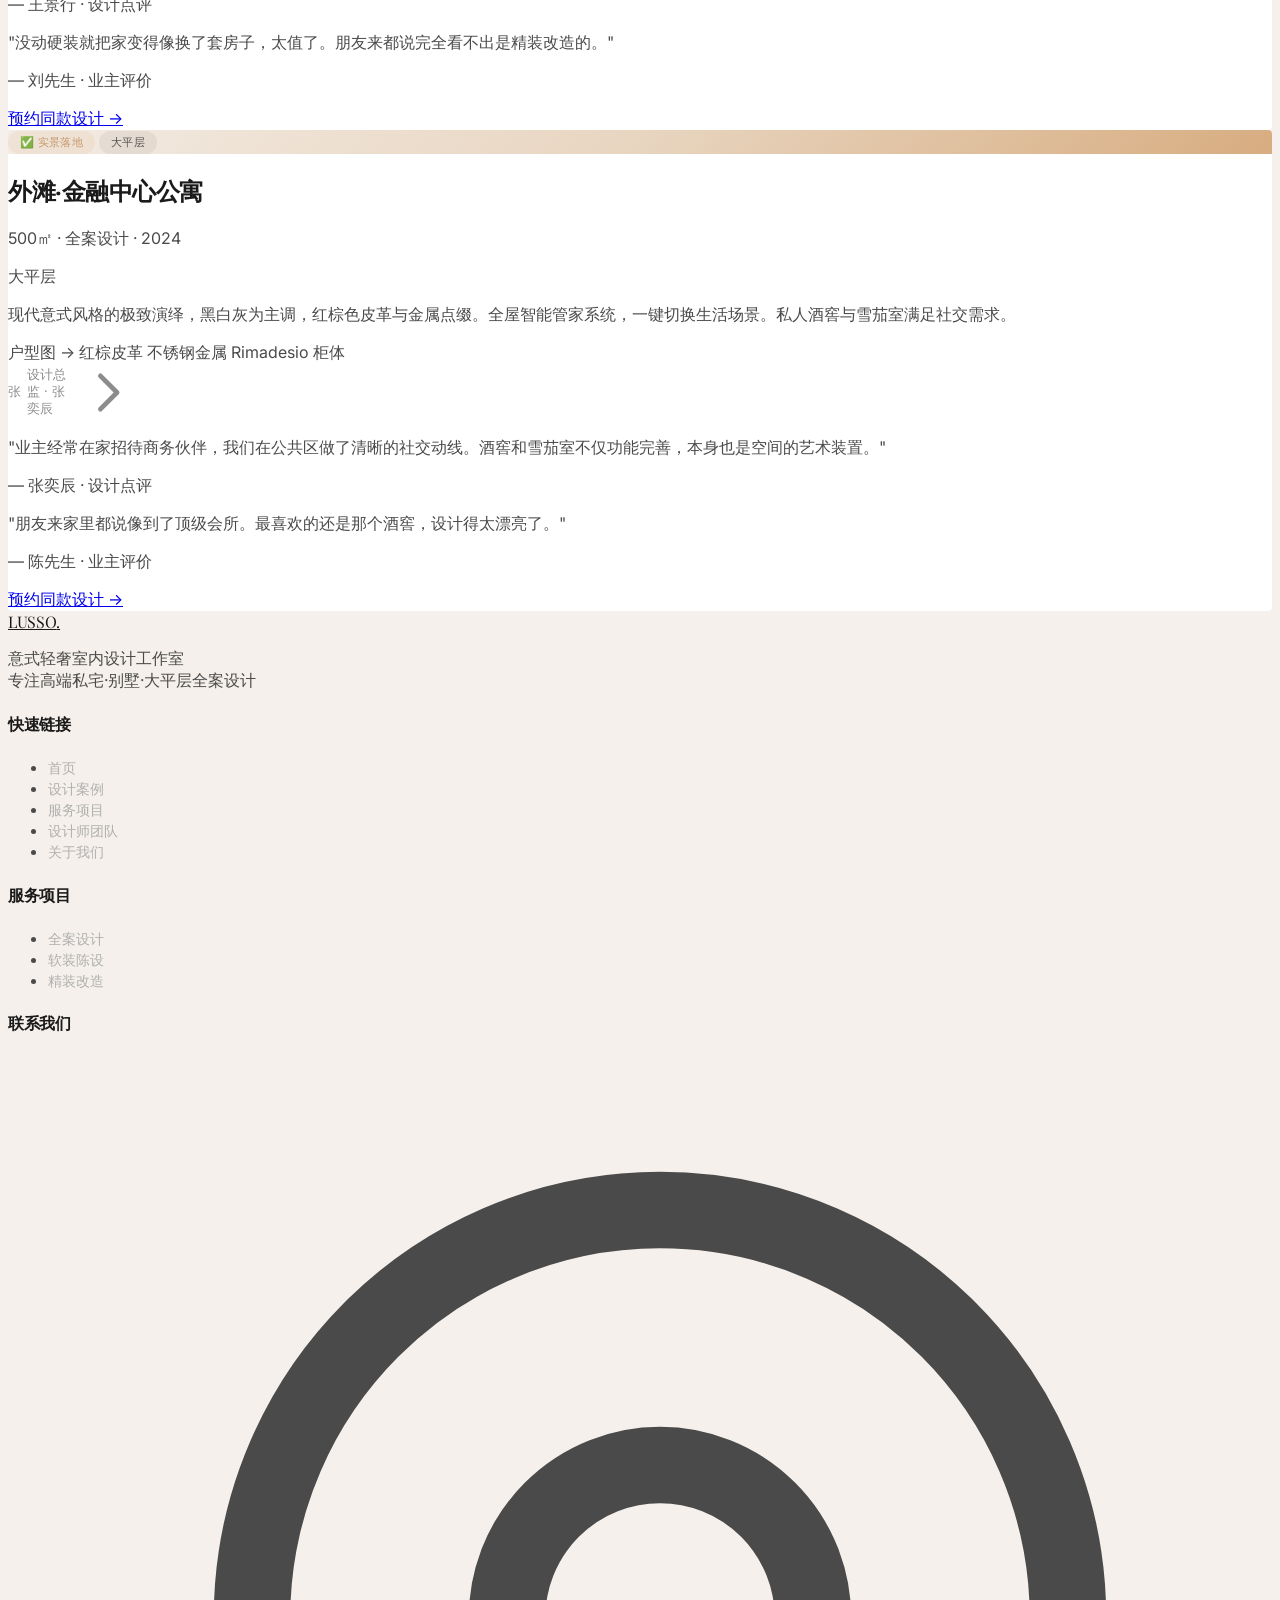
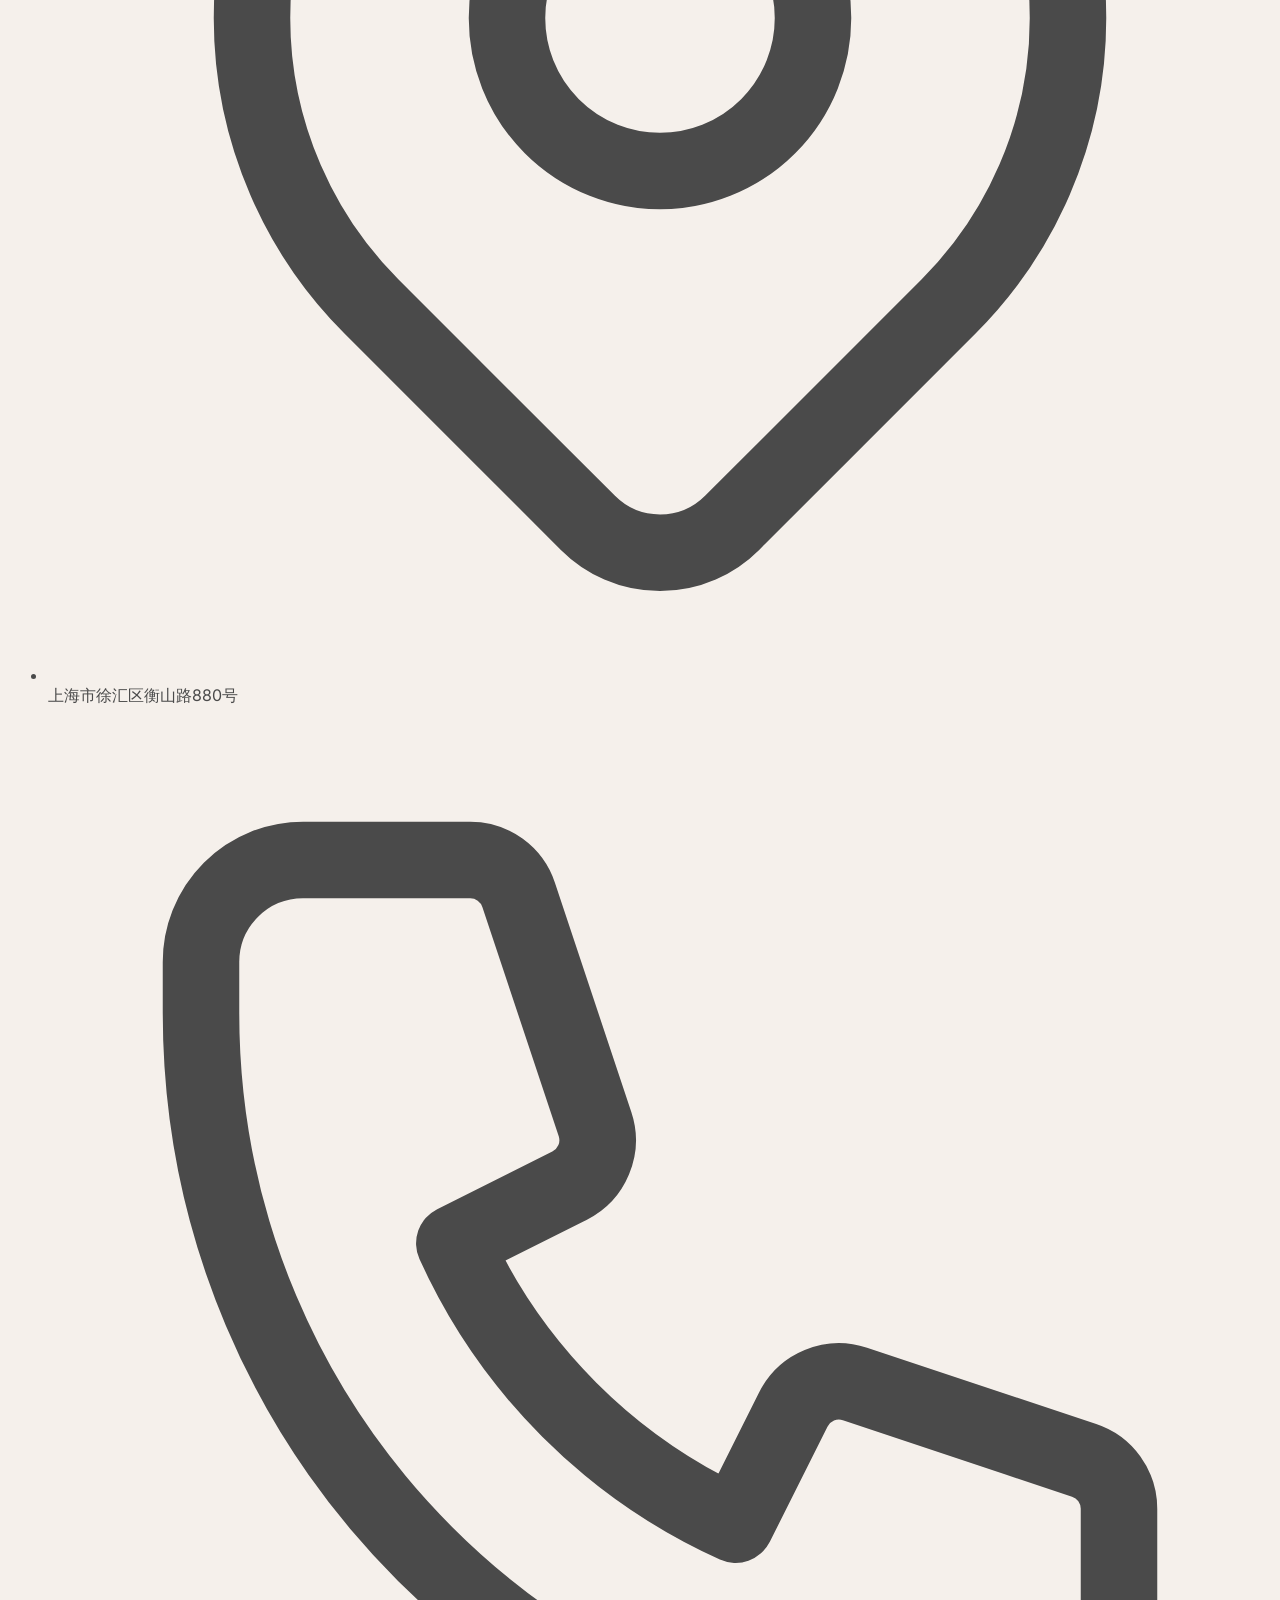
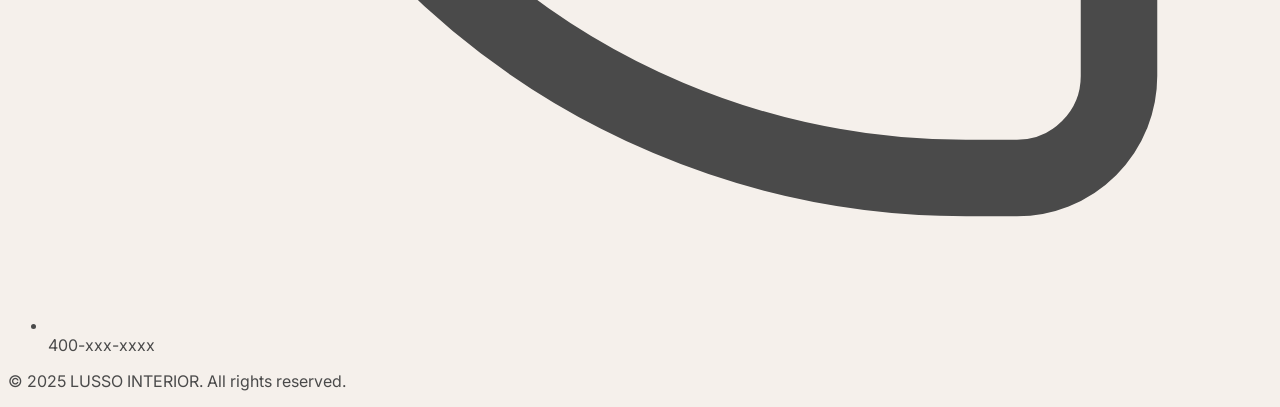
==== commit 2ab3c537: "redesign cases page - advanced filters, lightbox gallery, designer entries, reviews, CTA" ====
--- a/cases.html
+++ b/cases.html
@@ -4,7 +4,7 @@
   <meta charset="UTF-8" />
   <meta name="viewport" content="width=device-width, initial-scale=1.0" />
   <title>设计案例 | LUSSO·意式轻奢室内设计</title>
-  <meta name="description" content="LUSSO INTERIOR 精选设计案例 — 意式轻奢、现代极简、别墅大宅、大平层，实景落地作品展示。" />
+  <meta name="description" content="LUSSO INTERIOR 精选实景案例 — 意式轻奢、现代极简、别墅大宅、大平层，每套都是实景落地作品。" />
   <script src="https://cdn.tailwindcss.com"></script>
   <script>
     tailwind.config = {
@@ -13,7 +13,7 @@
           colors: {
             gold: "#D4A574", "gold-dark": "#C4966A", "gold-light": "#E8D5C0",
             cream: "#F5F0EB", charcoal: "#1A1A1A",
-            "gray-luxe": "#8C8C8C", "gray-light": "#F2F2F2",
+            "gray-luxe": "#8C8C8C", "gray-mid": "#B0B0B0",
           },
           fontFamily: {
             serif: ["Playfair Display", "serif"],
@@ -23,16 +23,110 @@
       },
     };
   </script>
-  <link rel="stylesheet" href="style.css" />
+  <link rel="preconnect" href="https://fonts.googleapis.com">
+  <link href="https://fonts.googleapis.com/css2?family=Playfair+Display:ital,wght@0,400;0,500;0,600;0,700;1,400;1,500&family=Inter:wght@300;400;500;600;700&display=swap" rel="stylesheet">
+  <style>
+    *,*::before,*::after{box-sizing:border-box}
+    html{scroll-behavior:smooth}
+    body{font-family:'Inter','PingFang SC','Microsoft YaHei',sans-serif;background:#F5F0EB;color:#4A4A4A;-webkit-font-smoothing:antialiased}
+    h1,h2,h3,h4,.font-serif{font-family:'Playfair Display','PingFang SC',serif;color:#1A1A1A;letter-spacing:-0.02em}
+
+    /* Scrollbar */
+    ::-webkit-scrollbar{width:5px}
+    ::-webkit-scrollbar-track{background:#F5F0EB}
+    ::-webkit-scrollbar-thumb{background:#D4A574;border-radius:3px}
+
+    /* Nav */
+    #header{transition:all .5s cubic-bezier(.4,0,.2,1)}
+    #header.scrolled{background:rgba(245,240,235,.92);backdrop-filter:blur(16px) saturate(180%);border-bottom:1px solid rgba(212,165,116,.15)}
+    .nav-link{position:relative;font-size:.875rem;font-weight:500;letter-spacing:.05em;color:#4A4A4A;transition:color .3s;text-decoration:none}
+    .nav-link::after{content:'';position:absolute;bottom:-4px;left:0;width:0;height:1.5px;background:#D4A574;transition:width .4s cubic-bezier(.4,0,.2,1)}
+    .nav-link:hover,.nav-link.active{color:#D4A574}
+    .nav-link:hover::after,.nav-link.active::after{width:100%}
+    #mobile-menu{max-height:0;overflow:hidden;opacity:0;transition:all .4s cubic-bezier(.4,0,.2,1)}
+    #mobile-menu.open{max-height:600px;opacity:1}
+
+    /* Filters */
+    .filter-btn{padding:8px 24px;border:1px solid #D1D1D1;border-radius:50px;font-size:.8rem;font-weight:500;color:#8C8C8C;background:transparent;cursor:pointer;transition:all .4s ease;white-space:nowrap}
+    .filter-btn:hover,.filter-btn.active{background:#D4A574;border-color:#D4A574;color:#fff}
+    .filter-btn.active{box-shadow:0 4px 14px rgba(212,165,116,.3)}
+    .filter-group-label{font-size:.75rem;font-weight:600;color:#8C8C8C;letter-spacing:.05em;text-transform:uppercase}
+
+    /* Cards */
+    .case-card{background:#fff;border-radius:4px;overflow:hidden;transition:all .6s cubic-bezier(.4,0,.2,1);cursor:pointer}
+    .case-card:hover{transform:translateY(-8px);box-shadow:0 24px 48px -12px rgba(212,165,116,.2),0 8px 24px -8px rgba(0,0,0,.06)}
+    .case-card-img{overflow:hidden;position:relative}
+    .case-card-img img{width:100%;height:100%;object-fit:cover;transition:transform .8s cubic-bezier(.4,0,.2,1);filter:saturate(.92) brightness(1.02)}
+    .case-card:hover .case-card-img img{transform:scale(1.06)}
+    /* Milk coffee filter overlay */
+    .case-card-img::after{content:'';position:absolute;inset:0;background:linear-gradient(135deg,rgba(212,165,116,.06),rgba(245,240,235,.1));pointer-events:none;z-index:1}
+
+    /* Badges */
+    .badge{display:inline-flex;align-items:center;gap:4px;padding:4px 12px;border-radius:50px;font-size:.7rem;font-weight:500;letter-spacing:.03em}
+    .badge-real{background:rgba(212,165,116,.12);color:#C4966A}
+    .badge-tag{background:rgba(26,26,26,.06);color:#4A4A4A}
+
+    /* Lightbox */
+    .lightbox{position:fixed;inset:0;background:rgba(26,26,26,.94);backdrop-filter:blur(12px);z-index:9999;display:flex;align-items:center;justify-content:center;opacity:0;pointer-events:none;transition:opacity .4s ease}
+    .lightbox.open{opacity:1;pointer-events:auto}
+    .lightbox img{max-width:90vw;max-height:88vh;object-fit:contain;border-radius:4px;transform:scale(.94);transition:transform .5s cubic-bezier(.4,0,.2,1)}
+    .lightbox.open img{transform:scale(1)}
+    .lightbox-close{position:absolute;top:20px;right:28px;color:#fff;font-size:2.2rem;cursor:pointer;opacity:.6;transition:opacity .3s;background:none;border:none;z-index:10;line-height:1}
+    .lightbox-close:hover{opacity:1}
+    .lightbox-nav{position:absolute;top:50%;transform:translateY(-50%);color:#fff;font-size:2.5rem;cursor:pointer;opacity:.4;transition:opacity .3s;background:none;border:none;z-index:10;padding:20px}
+    .lightbox-nav:hover{opacity:.8}
+    .lightbox-prev{left:10px}
+    .lightbox-next{right:10px}
+    .lightbox-counter{position:absolute;bottom:24px;left:50%;transform:translateX(-50%);color:rgba(255,255,255,.5);font-size:.8rem;letter-spacing:.1em;z-index:10}
+
+    /* Reveal Animations */
+    .reveal{opacity:0;transform:translateY(40px);transition:all .8s cubic-bezier(.4,0,.2,1)}
+    .reveal.revealed{opacity:1;transform:translateY(0)}
+    .reveal-delay-1{transition-delay:.1s}
+    .reveal-delay-2{transition-delay:.2s}
+    .reveal-delay-3{transition-delay:.3s}
+    .reveal-delay-4{transition-delay:.4s}
+    .reveal-left{opacity:0;transform:translateX(-40px);transition:all .8s cubic-bezier(.4,0,.2,1)}
+    .reveal-left.revealed{opacity:1;transform:translateX(0)}
+
+    /* Floating CTA */
+    .float-cta{position:fixed;right:20px;bottom:100px;z-index:999;background:linear-gradient(135deg,#D4A574,#C4966A);color:#fff;width:52px;height:52px;border-radius:50%;display:flex;align-items:center;justify-content:center;box-shadow:0 8px 32px rgba(212,165,116,.35);transition:all .4s ease;cursor:pointer;text-decoration:none;border:none}
+    .float-cta:hover{transform:translateY(-4px);box-shadow:0 12px 40px rgba(212,165,116,.45)}
+    .float-cta .tooltip{position:absolute;right:62px;background:#1A1A1A;color:#fff;padding:8px 14px;border-radius:4px;font-size:.75rem;white-space:nowrap;opacity:0;pointer-events:none;transition:opacity .3s}
+    .float-cta:hover .tooltip{opacity:1}
+
+    /* Back to Top */
+    .back-top{position:fixed;right:20px;bottom:40px;z-index:998;width:42px;height:42px;border-radius:50%;background:rgba(26,26,26,.7);color:#fff;display:flex;align-items:center;justify-content:center;cursor:pointer;opacity:0;pointer-events:none;transition:all .4s ease;border:none}
+    .back-top.visible{opacity:1;pointer-events:auto}
+    .back-top:hover{background:#1A1A1A;transform:translateY(-2px)}
+
+    /* Designer Entry */
+    .designer-link{display:inline-flex;align-items:center;gap:6px;font-size:.8rem;color:#8C8C8C;transition:color .3s;text-decoration:none}
+    .designer-link:hover{color:#D4A574}
+
+    /* Mobile scrollbar for filter row */
+    .filter-scroll{-webkit-overflow-scrolling:touch;scrollbar-width:none}
+    .filter-scroll::-webkit-scrollbar{display:none}
+
+    /* Image placeholder gradient fallback */
+    .img-luxury{background:linear-gradient(135deg,#E8D5C0,#D4A574,#C4966A)}
+    .img-dark{background:linear-gradient(135deg,#2C2C2C,#1A1A1A,#333)}
+    .img-warm{background:linear-gradient(135deg,#F5F0EB,#E8D5C0,#D4A574)}
+
+    @media(max-width:768px){
+      .float-cta{width:46px;height:46px;right:14px;bottom:90px}
+      .back-top{width:36px;height:36px;right:14px;bottom:34px}
+    }
+  </style>
 </head>
-<body class="bg-cream text-[#4A4A4A] font-sans">
-
-  <!-- HEADER -->
-  <header id="header" class="fixed top-0 left-0 w-full z-50 scrolled">
+<body>
+
+  <!-- ===== HEADER (same as site) ===== -->
+  <header id="header" class="fixed top-0 left-0 w-full z-50">
     <nav class="container mx-auto px-6 lg:px-12 py-4 flex items-center justify-between">
-      <a href="index.html" class="nav-logo font-serif text-2xl lg:text-3xl font-bold text-charcoal tracking-wide transition-all duration-500">
+      <a href="index.html" class="font-serif text-2xl lg:text-3xl font-bold text-charcoal tracking-wide">
         LUSSO<span class="text-gold">.</span>
-        <span class="block text-[10px] font-sans font-light tracking-[0.3em] text-gray-luxe -mt-1">INTERIOR DESIGN</span>
+        <span class="block text-[10px] font-sans font-light tracking-[.3em] text-gray-luxe -mt-1">INTERIOR DESIGN</span>
       </a>
       <div class="hidden lg:flex items-center space-x-10">
         <a href="index.html" class="nav-link">首页</a>
@@ -42,82 +136,598 @@
         <a href="about.html" class="nav-link">关于我们</a>
         <a href="contact.html" class="nav-link">联系我们</a>
       </div>
-      <a href="booking.html" class="hidden lg:inline-flex items-center gap-2 bg-gold text-white px-6 py-2.5 text-sm font-medium tracking-wider hover:bg-gold-dark transition-all duration-300 rounded"><svg class="w-4 h-4" fill="none" stroke="currentColor" viewBox="0 0 24 24"><path stroke-linecap="round" stroke-linejoin="round" stroke-width="1.5" d="M8 7V3m8 4V3m-9 8h10M5 21h14a2 2 0 002-2V7a2 2 0 00-2-2H5a2 2 0 00-2 2v12a2 2 0 002 2z"/></svg>免费预约</a>
-      <button id="menu-toggle" class="lg:hidden flex flex-col gap-1.5 p-2" aria-label="菜单"><span class="block w-6 h-[1.5px] bg-charcoal transition-all"></span><span class="block w-6 h-[1.5px] bg-charcoal transition-all"></span><span class="block w-5 h-[1.5px] bg-charcoal transition-all"></span></button>
+      <a href="booking.html" class="hidden lg:inline-flex items-center gap-2 bg-gold text-white px-6 py-2.5 text-sm font-medium tracking-wider hover:bg-gold-dark transition-all duration-300 rounded">
+        <svg class="w-4 h-4" fill="none" stroke="currentColor" viewBox="0 0 24 24"><path stroke-linecap="round" stroke-linejoin="round" stroke-width="1.5" d="M8 7V3m8 4V3m-9 8h10M5 21h14a2 2 0 002-2V7a2 2 0 00-2-2H5a2 2 0 00-2 2v12a2 2 0 002 2z"/></svg>
+        免费预约
+      </a>
+      <button id="menu-toggle" class="lg:hidden flex flex-col gap-1.5 p-2" aria-label="菜单">
+        <span class="block w-6 h-[1.5px] bg-charcoal transition-all"></span>
+        <span class="block w-6 h-[1.5px] bg-charcoal transition-all"></span>
+        <span class="block w-5 h-[1.5px] bg-charcoal transition-all"></span>
+      </button>
     </nav>
-    <div id="mobile-menu" class="lg:hidden bg-cream/98 backdrop-blur-xl border-b border-gold/10"><div class="px-6 py-6 space-y-4"><a href="index.html" class="block py-2 text-base font-medium text-charcoal hover:text-gold">首页</a><a href="cases.html" class="block py-2 text-base font-medium text-charcoal hover:text-gold">设计案例</a><a href="services.html" class="block py-2 text-base font-medium text-charcoal hover:text-gold">服务项目</a><a href="team.html" class="block py-2 text-base font-medium text-charcoal hover:text-gold">设计师团队</a><a href="about.html" class="block py-2 text-base font-medium text-charcoal hover:text-gold">关于我们</a><a href="contact.html" class="block py-2 text-base font-medium text-charcoal hover:text-gold">联系我们</a><a href="booking.html" class="block mt-4 bg-gold text-white text-center py-3 text-sm font-medium tracking-wider rounded">免费预约设计</a></div></div>
+    <div id="mobile-menu" class="lg:hidden bg-cream/98 backdrop-blur-xl border-b border-gold/10">
+      <div class="px-6 py-6 space-y-4">
+        <a href="index.html" class="block py-2 text-base text-charcoal hover:text-gold">首页</a>
+        <a href="cases.html" class="block py-2 text-base text-charcoal hover:text-gold">设计案例</a>
+        <a href="services.html" class="block py-2 text-base text-charcoal hover:text-gold">服务项目</a>
+        <a href="team.html" class="block py-2 text-base text-charcoal hover:text-gold">设计师团队</a>
+        <a href="about.html" class="block py-2 text-base text-charcoal hover:text-gold">关于我们</a>
+        <a href="contact.html" class="block py-2 text-base text-charcoal hover:text-gold">联系我们</a>
+        <a href="booking.html" class="block mt-4 bg-gold text-white text-center py-3 text-sm rounded tracking-wider">免费预约设计</a>
+      </div>
+    </div>
   </header>
 
-  <!-- Page Hero -->
-  <section class="pt-32 pb-20 lg:pt-40 lg:pb-24 px-6 relative img-placeholder-dark">
-    <div class="absolute inset-0 bg-charcoal/60"></div>
-    <div class="container mx-auto max-w-5xl relative z-10 text-center">
-      <span class="text-gold text-sm tracking-[0.25em] uppercase font-medium">&mdash; PORTFOLIO &mdash;</span>
-      <h1 class="text-3xl md:text-5xl lg:text-6xl font-serif text-white mt-6 mb-6">设计案例</h1>
-      <div class="divider-gold"></div>
+  <!-- ===== PAGE HERO ===== -->
+  <section class="pt-36 pb-20 lg:pt-44 lg:pb-24 px-6 relative img-dark">
+    <div class="absolute inset-0 bg-charcoal/65"></div>
+    <div class="container mx-auto max-w-5xl relative z-10 text-center reveal">
+      <span class="text-gold text-sm tracking-[.25em] uppercase font-medium">— PORTFOLIO —</span>
+      <h1 class="text-3xl md:text-5xl lg:text-6xl font-serif text-white mt-6 mb-4">设计案例</h1>
+      <div class="w-12 h-[2px] bg-gold mx-auto mb-6"></div>
+      <p class="text-white/50 text-sm max-w-xl mx-auto">每一套都是实景落地作品 · 所见即所得</p>
     </div>
   </section>
 
-  <!-- Filter & Grid -->
-  <section class="py-16 lg:py-24 px-6">
+  <!-- ===== FILTERS ===== -->
+  <section class="pt-10 pb-4 px-6 sticky top-[72px] z-30 bg-cream/90 backdrop-blur-lg" id="filter-bar">
     <div class="container mx-auto max-w-6xl">
-      <!-- Filter Buttons -->
-      <div class="flex flex-wrap justify-center gap-3 mb-14 reveal">
-        <button class="filter-btn active" data-filter="all">全部</button>
-        <button class="filter-btn" data-filter="luxury">意式轻奢</button>
-        <button class="filter-btn" data-filter="minimal">现代极简</button>
-        <button class="filter-btn" data-filter="villa">别墅大宅</button>
-        <button class="filter-btn" data-filter="apartment">大平层</button>
+      <!-- Row 1: Style -->
+      <div class="flex items-center gap-2 mb-4 filter-scroll overflow-x-auto pb-2">
+        <span class="filter-group-label shrink-0 mr-2">风格</span>
+        <button class="filter-btn active" data-group="style" data-value="all">全部</button>
+        <button class="filter-btn" data-group="style" data-value="luxury">意式轻奢</button>
+        <button class="filter-btn" data-group="style" data-value="minimal">现代极简</button>
+        <button class="filter-btn" data-group="style" data-value="villa">别墅大宅</button>
       </div>
-
-      <!-- Case Grid -->
-      <div class="case-grid">
-        <div class="card-hover case-item reveal" data-category="luxury" style="display:block">
-          <a href="javascript:void(0)" class="block"><div class="card-image relative overflow-hidden aspect-[4/3] img-placeholder-luxury"><img src="images/case-1.jpg" alt="静安府大平层" class="w-full h-full object-cover lightbox-trigger" onerror="this.style.display='none'" /><div class="absolute top-4 left-4"><span class="tag bg-white/90 text-charcoal !border-0">意式轻奢</span></div></div><div class="pt-5"><h3 class="text-lg font-serif text-charcoal">静安府 · 大平层</h3><p class="text-gray-luxe text-sm mt-1">320m&sup2; · 全案设计 · 2025</p><p class="text-gray-luxe text-xs mt-2 leading-relaxed line-clamp-2">以奶咖色系为基调，融合大理石与深色木饰面，打造兼具艺术感与生活温度的意式轻奢空间。</p></div></a>
+      <!-- Row 2: Area + Type combined -->
+      <div class="flex items-center gap-2 filter-scroll overflow-x-auto pb-2">
+        <span class="filter-group-label shrink-0 mr-2">面积</span>
+        <button class="filter-btn active" data-group="area" data-value="all">全部</button>
+        <button class="filter-btn" data-group="area" data-value="small">&lt;300㎡</button>
+        <button class="filter-btn" data-group="area" data-value="mid">300-500㎡</button>
+        <button class="filter-btn" data-group="area" data-value="large">&gt;500㎡</button>
+        <span class="w-px h-5 bg-gray-300 mx-3 shrink-0"></span>
+        <span class="filter-group-label shrink-0 mr-2">户型</span>
+        <button class="filter-btn active" data-group="type" data-value="all">全部</button>
+        <button class="filter-btn" data-group="type" data-value="villa">别墅</button>
+        <button class="filter-btn" data-group="type" data-value="apt">大平层</button>
+        <button class="filter-btn" data-group="type" data-value="condo">公寓</button>
+      </div>
+      <!-- Result count -->
+      <div class="mt-4 text-xs text-gray-luxe" id="result-count">共 8 套案例</div>
+    </div>
+  </section>
+
+  <!-- ===== CASES GRID ===== -->
+  <section class="py-10 pb-24 px-6">
+    <div class="container mx-auto max-w-6xl">
+      <div class="grid md:grid-cols-2 gap-x-10 gap-y-16" id="cases-grid">
+
+        <!-- ===== CASE 1: 静安府 ===== -->
+        <div class="case-card reveal" data-style="luxury" data-area="mid" data-type="apt" data-designer="chen">
+          <div class="case-card-img aspect-[4/3] img-luxury">
+            <img src="images/case-1.jpg" alt="静安府·大平层客厅" class="w-full h-full lightbox-trigger" onerror="this.style.display='none'" data-imgs='["images/case-1.jpg","images/case-1b.jpg","images/case-1c.jpg"]' />
+            <div class="absolute top-4 left-4 flex gap-2 z-10 flex-wrap">
+              <span class="badge badge-real">✅ 实景落地</span>
+              <span class="badge badge-tag">意式轻奢</span>
+            </div>
+          </div>
+          <div class="p-6 lg:p-8">
+            <div class="flex items-start justify-between mb-3">
+              <div>
+                <h2 class="text-xl lg:text-2xl font-serif text-charcoal">静安府 · 大平层</h2>
+                <p class="text-gray-luxe text-sm mt-1">320㎡ · 全案设计 · 2025</p>
+              </div>
+              <span class="text-xs text-gray-luxe whitespace-nowrap ml-4">大平层</span>
+            </div>
+            <p class="text-gray-luxe text-sm leading-relaxed mb-5">以奶咖色系为基调，融合大理石与深色木饰面，打造兼具艺术感与生活温度的意式轻奢空间。LDK一体化设计，270度景观视野。</p>
+            <!-- 户型图预留 -->
+            <div class="flex gap-2 mb-4 flex-wrap">
+              <span class="text-xs px-3 py-1 bg-cream rounded-full text-gray-luxe">户型图 →</span>
+              <span class="text-xs px-3 py-1 bg-cream rounded-full text-gray-luxe">鱼骨拼木地板</span>
+              <span class="text-xs px-3 py-1 bg-cream rounded-full text-gray-luxe">卡拉拉大理石</span>
+              <span class="text-xs px-3 py-1 bg-cream rounded-full text-gray-luxe">Lema 定制家具</span>
+            </div>
+            <!-- 设计师 & 评价 -->
+            <div class="flex items-center gap-3 mb-4">
+              <a href="team.html" class="designer-link">
+                <span class="w-6 h-6 rounded-full bg-gold/20 flex items-center justify-center text-[10px] text-gold font-bold">陈</span>
+                软装设计 · 陈曼琳
+                <svg class="w-3 h-3" fill="none" stroke="currentColor" viewBox="0 0 24 24"><path stroke-linecap="round" stroke-linejoin="round" stroke-width="2" d="M9 5l7 7-7 7"/></svg>
+              </a>
+            </div>
+            <div class="bg-cream p-4 rounded mb-4">
+              <p class="text-xs text-gray-luxe italic leading-relaxed">"女主人对奶咖色系情有独钟，我们在材质上做了大量对比，最终用哑光烤漆搭配天然大理石，呈现出温润而不失质感的居住氛围。"</p>
+              <p class="text-[10px] text-gray-mid mt-2">— 陈曼琳 · 设计点评</p>
+            </div>
+            <div class="bg-white border border-gray-100 p-4 rounded mb-5">
+              <p class="text-xs text-gray-luxe italic leading-relaxed">"住进来半年了，越住越喜欢。每个朋友来都说像杂志里走出来的家。"</p>
+              <p class="text-[10px] text-gray-mid mt-1">— 李先生 &amp; 王女士 · 业主评价</p>
+            </div>
+            <a href="booking.html" class="inline-flex items-center gap-2 text-sm text-gold font-medium hover:underline underline-offset-4">
+              预约同款设计 &rarr;
+            </a>
+          </div>
         </div>
-        <div class="card-hover case-item reveal" data-category="minimal" style="display:block">
-          <a href="javascript:void(0)" class="block"><div class="card-image relative overflow-hidden aspect-[4/3] img-placeholder-dark"><img src="images/case-2.jpg" alt="佘山别墅" class="w-full h-full object-cover lightbox-trigger" onerror="this.style.display='none'" /><div class="absolute top-4 left-4"><span class="tag bg-white/90 text-charcoal !border-0">现代极简</span></div></div><div class="pt-5"><h3 class="text-lg font-serif text-charcoal">佘山·独栋别墅</h3><p class="text-gray-luxe text-sm mt-1">580m&sup2; · 全案设计 · 2024</p><p class="text-gray-luxe text-xs mt-2 leading-relaxed">纯白与浅灰的主色调搭配橡木地板，引入大面积落地窗，室内外边界模糊，空间感通透舒展。</p></div></a>
+
+        <!-- ===== CASE 2: 佘山 ===== -->
+        <div class="case-card reveal reveal-delay-1" data-style="minimal" data-area="large" data-type="villa" data-designer="zhang">
+          <div class="case-card-img aspect-[4/3] img-dark">
+            <img src="images/case-2.jpg" alt="佘山·独栋别墅" class="w-full h-full lightbox-trigger" onerror="this.style.display='none'" data-imgs='["images/case-2.jpg","images/case-2b.jpg"]' />
+            <div class="absolute top-4 left-4 flex gap-2 z-10 flex-wrap">
+              <span class="badge badge-real">✅ 实景落地</span>
+              <span class="badge badge-tag">现代极简</span>
+            </div>
+          </div>
+          <div class="p-6 lg:p-8">
+            <div class="flex items-start justify-between mb-3">
+              <div>
+                <h2 class="text-xl lg:text-2xl font-serif text-charcoal">佘山·独栋别墅</h2>
+                <p class="text-gray-luxe text-sm mt-1">580㎡ · 全案设计 · 2024</p>
+              </div>
+              <span class="text-xs text-gray-luxe whitespace-nowrap ml-4">别墅</span>
+            </div>
+            <p class="text-gray-luxe text-sm leading-relaxed mb-5">纯白与浅灰的主色调搭配橡木地板，引入大面积落地窗，室内外边界模糊。下沉式庭院为地下空间引入自然采光与绿意。</p>
+            <div class="flex gap-2 mb-4 flex-wrap">
+              <span class="text-xs px-3 py-1 bg-cream rounded-full text-gray-luxe">户型图 →</span>
+              <span class="text-xs px-3 py-1 bg-cream rounded-full text-gray-luxe">橡木地板</span>
+              <span class="text-xs px-3 py-1 bg-cream rounded-full text-gray-luxe">微水泥墙面</span>
+              <span class="text-xs px-3 py-1 bg-cream rounded-full text-gray-luxe">Poliform 家具</span>
+            </div>
+            <div class="flex items-center gap-3 mb-4">
+              <a href="team.html" class="designer-link">
+                <span class="w-6 h-6 rounded-full bg-gold/20 flex items-center justify-center text-[10px] text-gold font-bold">张</span>
+                设计总监 · 张奕辰
+                <svg class="w-3 h-3" fill="none" stroke="currentColor" viewBox="0 0 24 24"><path stroke-linecap="round" stroke-linejoin="round" stroke-width="2" d="M9 5l7 7-7 7"/></svg>
+              </a>
+            </div>
+            <div class="bg-cream p-4 rounded mb-4">
+              <p class="text-xs text-gray-luxe italic leading-relaxed">"这栋别墅最大的优势是景观。我们把公共区全部朝南开放，室内外的界限被玻璃消解，住进去像住在自然里。"</p>
+              <p class="text-[10px] text-gray-mid mt-2">— 张奕辰 · 设计点评</p>
+            </div>
+            <div class="bg-white border border-gray-100 p-4 rounded mb-5">
+              <p class="text-xs text-gray-luxe italic leading-relaxed">"最喜欢的是负一层的下沉庭院，阳光洒进来的感觉太美了。朋友聚会都爱来我家。"</p>
+              <p class="text-[10px] text-gray-mid mt-1">— 李先生 · 业主评价</p>
+            </div>
+            <a href="booking.html" class="inline-flex items-center gap-2 text-sm text-gold font-medium hover:underline underline-offset-4">
+              预约同款设计 &rarr;
+            </a>
+          </div>
         </div>
-        <div class="card-hover case-item reveal" data-category="villa" style="display:block">
-          <a href="javascript:void(0)" class="block"><div class="card-image relative overflow-hidden aspect-[4/3] img-placeholder-warm"><img src="images/case-3.jpg" alt="西郊庄园" class="w-full h-full object-cover lightbox-trigger" onerror="this.style.display='none'" /><div class="absolute top-4 left-4"><span class="tag bg-white/90 text-charcoal !border-0">别墅大宅</span></div></div><div class="pt-5"><h3 class="text-lg font-serif text-charcoal">西郊·庄园别墅</h3><p class="text-gray-luxe text-sm mt-1">750m&sup2; · 全案设计 · 2024</p><p class="text-gray-luxe text-xs mt-2 leading-relaxed">新古典与意式现代的融合，挑空客厅配以手工锻打铜质吊灯，彰显庄园气度与艺术底蕴。</p></div></a>
+
+        <!-- ===== CASE 3: 西郊 ===== -->
+        <div class="case-card reveal reveal-delay-2" data-style="villa" data-area="large" data-type="villa" data-designer="zhang">
+          <div class="case-card-img aspect-[4/3] img-warm">
+            <img src="images/case-3.jpg" alt="西郊·庄园别墅" class="w-full h-full lightbox-trigger" onerror="this.style.display='none'" data-imgs='["images/case-3.jpg","images/case-3b.jpg"]' />
+            <div class="absolute top-4 left-4 flex gap-2 z-10 flex-wrap">
+              <span class="badge badge-real">✅ 实景落地</span>
+              <span class="badge badge-tag">别墅大宅</span>
+            </div>
+          </div>
+          <div class="p-6 lg:p-8">
+            <div class="flex items-start justify-between mb-3">
+              <div>
+                <h2 class="text-xl lg:text-2xl font-serif text-charcoal">西郊·庄园别墅</h2>
+                <p class="text-gray-luxe text-sm mt-1">750㎡ · 全案设计 · 2024</p>
+              </div>
+              <span class="text-xs text-gray-luxe whitespace-nowrap ml-4">别墅</span>
+            </div>
+            <p class="text-gray-luxe text-sm leading-relaxed mb-5">新古典与意式现代的融合，挑空客厅配以手工锻打铜质吊灯。全屋智能灯光系统可根据场景自动调节色温与亮度。</p>
+            <div class="flex gap-2 mb-4 flex-wrap">
+              <span class="text-xs px-3 py-1 bg-cream rounded-full text-gray-luxe">户型图 →</span>
+              <span class="text-xs px-3 py-1 bg-cream rounded-full text-gray-luxe">锻打铜吊灯</span>
+              <span class="text-xs px-3 py-1 bg-cream rounded-full text-gray-luxe">大理石拼花</span>
+              <span class="text-xs px-3 py-1 bg-cream rounded-full text-gray-luxe">Minotti 家具</span>
+            </div>
+            <div class="flex items-center gap-3 mb-4">
+              <a href="team.html" class="designer-link">
+                <span class="w-6 h-6 rounded-full bg-gold/20 flex items-center justify-center text-[10px] text-gold font-bold">张</span>
+                设计总监 · 张奕辰
+                <svg class="w-3 h-3" fill="none" stroke="currentColor" viewBox="0 0 24 24"><path stroke-linecap="round" stroke-linejoin="round" stroke-width="2" d="M9 5l7 7-7 7"/></svg>
+              </a>
+            </div>
+            <div class="bg-cream p-4 rounded mb-4">
+              <p class="text-xs text-gray-luxe italic leading-relaxed">"业主是三代同堂，我们在公共区做了充分的互动设计，同时在每个卧室区保证了绝对的私密性。挑空客厅是整个家的精神核心。"</p>
+              <p class="text-[10px] text-gray-mid mt-2">— 张奕辰 · 设计点评</p>
+            </div>
+            <div class="bg-white border border-gray-100 p-4 rounded mb-5">
+              <p class="text-xs text-gray-luxe italic leading-relaxed">"老人家特别喜欢一楼的茶室，孩子们爱在影音室看电影。每个年龄层都照顾到了。"</p>
+              <p class="text-[10px] text-gray-mid mt-1">— 孙小姐 · 业主评价</p>
+            </div>
+            <a href="booking.html" class="inline-flex items-center gap-2 text-sm text-gold font-medium hover:underline underline-offset-4">
+              预约同款设计 &rarr;
+            </a>
+          </div>
         </div>
-        <div class="card-hover case-item reveal" data-category="apartment" style="display:block">
-          <a href="javascript:void(0)" class="block"><div class="card-image relative overflow-hidden aspect-[4/3] img-placeholder-luxury"><img src="images/case-4.jpg" alt="汤臣一品" class="w-full h-full object-cover lightbox-trigger" onerror="this.style.display='none'" /><div class="absolute top-4 left-4"><span class="tag bg-white/90 text-charcoal !border-0">大平层</span></div></div><div class="pt-5"><h3 class="text-lg font-serif text-charcoal">汤臣一品·江景公寓</h3><p class="text-gray-luxe text-sm mt-1">435m&sup2; · 全案设计 · 2025</p><p class="text-gray-luxe text-xs mt-2 leading-relaxed">270度环幕江景，以米白与浅灰为基调，点缀金属与大理石，打造云端之上的静谧居所。</p></div></a>
+
+        <!-- ===== CASE 4: 汤臣一品 ===== -->
+        <div class="case-card reveal reveal-delay-3" data-style="luxury" data-area="mid" data-type="apt" data-designer="chen">
+          <div class="case-card-img aspect-[4/3] img-luxury">
+            <img src="images/case-4.jpg" alt="汤臣一品·江景公寓" class="w-full h-full lightbox-trigger" onerror="this.style.display='none'" data-imgs='["images/case-4.jpg","images/case-4b.jpg"]' />
+            <div class="absolute top-4 left-4 flex gap-2 z-10 flex-wrap">
+              <span class="badge badge-real">✅ 实景落地</span>
+              <span class="badge badge-tag">大平层</span>
+            </div>
+          </div>
+          <div class="p-6 lg:p-8">
+            <div class="flex items-start justify-between mb-3">
+              <div>
+                <h2 class="text-xl lg:text-2xl font-serif text-charcoal">汤臣一品·江景公寓</h2>
+                <p class="text-gray-luxe text-sm mt-1">435㎡ · 全案设计 · 2025</p>
+              </div>
+              <span class="text-xs text-gray-luxe whitespace-nowrap ml-4">大平层</span>
+            </div>
+            <p class="text-gray-luxe text-sm leading-relaxed mb-5">270度环幕江景，以米白与浅灰为基调，点缀金属与大理石。开放式餐厨区与客厅贯通，打造云端之上的社交生活场。</p>
+            <div class="flex gap-2 mb-4 flex-wrap">
+              <span class="text-xs px-3 py-1 bg-cream rounded-full text-gray-luxe">户型图 →</span>
+              <span class="text-xs px-3 py-1 bg-cream rounded-full text-gray-luxe">鱼肚白大理石</span>
+              <span class="text-xs px-3 py-1 bg-cream rounded-full text-gray-luxe">B&amp;B Italia</span>
+              <span class="text-xs px-3 py-1 bg-cream rounded-full text-gray-luxe">Flos 灯具</span>
+            </div>
+            <div class="flex items-center gap-3 mb-4">
+              <a href="team.html" class="designer-link">
+                <span class="w-6 h-6 rounded-full bg-gold/20 flex items-center justify-center text-[10px] text-gold font-bold">陈</span>
+                软装设计 · 陈曼琳
+                <svg class="w-3 h-3" fill="none" stroke="currentColor" viewBox="0 0 24 24"><path stroke-linecap="round" stroke-linejoin="round" stroke-width="2" d="M9 5l7 7-7 7"/></svg>
+              </a>
+            </div>
+            <div class="bg-cream p-4 rounded mb-4">
+              <p class="text-xs text-gray-luxe italic leading-relaxed">"这套房子的灵魂是窗外的江景。我们在材质选择上尽量克制，让空间成为背景，把视觉焦点留给窗外的风景。"</p>
+              <p class="text-[10px] text-gray-mid mt-2">— 陈曼琳 · 设计点评</p>
+            </div>
+            <div class="bg-white border border-gray-100 p-4 rounded mb-5">
+              <p class="text-xs text-gray-luxe italic leading-relaxed">"每天早上在落地窗前喝咖啡看江景，心情都会特别好。这就是我想要的生活。"</p>
+              <p class="text-[10px] text-gray-mid mt-1">— 赵女士 · 业主评价</p>
+            </div>
+            <a href="booking.html" class="inline-flex items-center gap-2 text-sm text-gold font-medium hover:underline underline-offset-4">
+              预约同款设计 &rarr;
+            </a>
+          </div>
         </div>
-        <div class="card-hover case-item reveal" data-category="luxury" style="display:block">
-          <a href="javascript:void(0)" class="block"><div class="card-image relative overflow-hidden aspect-[4/3] img-placeholder-warm"><img src="images/case-5.jpg" alt="陆家嘴豪宅" class="w-full h-full object-cover lightbox-trigger" onerror="this.style.display='none'" /><div class="absolute top-4 left-4"><span class="tag bg-white/90 text-charcoal !border-0">意式轻奢</span></div></div><div class="pt-5"><h3 class="text-lg font-serif text-charcoal">陆家嘴·滨江大宅</h3><p class="text-gray-luxe text-sm mt-1">380m&sup2; · 全案设计 · 2025</p><p class="text-gray-luxe text-xs mt-2 leading-relaxed">深咖木饰面搭配暖灰墙布，进口家具与当代艺术品共同营造低调奢华的城市生活范本。</p></div></a>
+
+        <!-- ===== CASE 5: 陆家嘴 ===== -->
+        <div class="case-card reveal" data-style="luxury" data-area="mid" data-type="apt" data-designer="chen">
+          <div class="case-card-img aspect-[4/3] img-warm">
+            <img src="images/case-5.jpg" alt="陆家嘴·滨江大宅" class="w-full h-full lightbox-trigger" onerror="this.style.display='none'" data-imgs='["images/case-5.jpg","images/case-5b.jpg"]' />
+            <div class="absolute top-4 left-4 flex gap-2 z-10 flex-wrap">
+              <span class="badge badge-real">✅ 实景落地</span>
+              <span class="badge badge-tag">意式轻奢</span>
+            </div>
+          </div>
+          <div class="p-6 lg:p-8">
+            <div class="flex items-start justify-between mb-3">
+              <div>
+                <h2 class="text-xl lg:text-2xl font-serif text-charcoal">陆家嘴·滨江大宅</h2>
+                <p class="text-gray-luxe text-sm mt-1">380㎡ · 全案设计 · 2025</p>
+              </div>
+              <span class="text-xs text-gray-luxe whitespace-nowrap ml-4">大平层</span>
+            </div>
+            <p class="text-gray-luxe text-sm leading-relaxed mb-5">深咖木饰面搭配暖灰墙布，进口家具与当代艺术品共同营造低调奢华的都市生活范本。主卧套间配备独立衣帽间与SPA级卫浴。</p>
+            <div class="flex gap-2 mb-4 flex-wrap">
+              <span class="text-xs px-3 py-1 bg-cream rounded-full text-gray-luxe">户型图 →</span>
+              <span class="text-xs px-3 py-1 bg-cream rounded-full text-gray-luxe">深咖木饰面</span>
+              <span class="text-xs px-3 py-1 bg-cream rounded-full text-gray-luxe">暖灰墙布</span>
+              <span class="text-xs px-3 py-1 bg-cream rounded-full text-gray-luxe">Porro 家具</span>
+            </div>
+            <div class="flex items-center gap-3 mb-4">
+              <a href="team.html" class="designer-link">
+                <span class="w-6 h-6 rounded-full bg-gold/20 flex items-center justify-center text-[10px] text-gold font-bold">林</span>
+                灯光设计 · 林语桐
+                <svg class="w-3 h-3" fill="none" stroke="currentColor" viewBox="0 0 24 24"><path stroke-linecap="round" stroke-linejoin="round" stroke-width="2" d="M9 5l7 7-7 7"/></svg>
+              </a>
+            </div>
+            <div class="bg-cream p-4 rounded mb-4">
+              <p class="text-xs text-gray-luxe italic leading-relaxed">"我们在灯光上做了4组独立回路，从会客模式到睡眠模式，一键切换。深色木饰面在暖光下会呈现出非常迷人的质感。"</p>
+              <p class="text-[10px] text-gray-mid mt-2">— 林语桐 · 设计点评</p>
+            </div>
+            <div class="bg-white border border-gray-100 p-4 rounded mb-5">
+              <p class="text-xs text-gray-luxe italic leading-relaxed">"灯光设计真的很绝，晚上回家灯光自动调到温馨模式，一天的疲惫都没了。"</p>
+              <p class="text-[10px] text-gray-mid mt-1">— 张先生 · 业主评价</p>
+            </div>
+            <a href="booking.html" class="inline-flex items-center gap-2 text-sm text-gold font-medium hover:underline underline-offset-4">
+              预约同款设计 &rarr;
+            </a>
+          </div>
         </div>
-        <div class="card-hover case-item reveal" data-category="villa" style="display:block">
-          <a href="javascript:void(0)" class="block"><div class="card-image relative overflow-hidden aspect-[4/3] img-placeholder-dark"><img src="images/case-6.jpg" alt="松江别墅" class="w-full h-full object-cover lightbox-trigger" onerror="this.style.display='none'" /><div class="absolute top-4 left-4"><span class="tag bg-white/90 text-charcoal !border-0">别墅大宅</span></div></div><div class="pt-5"><h3 class="text-lg font-serif text-charcoal">松江·泰晤士别墅</h3><p class="text-gray-luxe text-sm mt-1">620m&sup2; · 全案设计 · 2024</p><p class="text-gray-luxe text-xs mt-2 leading-relaxed">英式外观下的意式内核，室内以温暖木色与米白色系为主，打造内敛而富有层次的生活空间。</p></div></a>
+
+        <!-- ===== CASE 6: 松江 ===== -->
+        <div class="case-card reveal reveal-delay-1" data-style="villa" data-area="large" data-type="villa" data-designer="wang">
+          <div class="case-card-img aspect-[4/3] img-dark">
+            <img src="images/case-6.jpg" alt="松江·泰晤士别墅" class="w-full h-full lightbox-trigger" onerror="this.style.display='none'" data-imgs='["images/case-6.jpg","images/case-6b.jpg"]' />
+            <div class="absolute top-4 left-4 flex gap-2 z-10 flex-wrap">
+              <span class="badge badge-real">✅ 实景落地</span>
+              <span class="badge badge-tag">别墅大宅</span>
+            </div>
+          </div>
+          <div class="p-6 lg:p-8">
+            <div class="flex items-start justify-between mb-3">
+              <div>
+                <h2 class="text-xl lg:text-2xl font-serif text-charcoal">松江·泰晤士别墅</h2>
+                <p class="text-gray-luxe text-sm mt-1">620㎡ · 全案设计 · 2024</p>
+              </div>
+              <span class="text-xs text-gray-luxe whitespace-nowrap ml-4">别墅</span>
+            </div>
+            <p class="text-gray-luxe text-sm leading-relaxed mb-5">英式外观下的意式内核，室内以温暖木色与米白色系为主，打造内敛而富有层次的生活空间。保留了原始壁炉作为客厅视觉焦点。</p>
+            <div class="flex gap-2 mb-4 flex-wrap">
+              <span class="text-xs px-3 py-1 bg-cream rounded-full text-gray-luxe">户型图 →</span>
+              <span class="text-xs px-3 py-1 bg-cream rounded-full text-gray-luxe">原始壁炉</span>
+              <span class="text-xs px-3 py-1 bg-cream rounded-full text-gray-luxe">橡木人字拼</span>
+              <span class="text-xs px-3 py-1 bg-cream rounded-full text-gray-luxe">Molteni&amp;C</span>
+            </div>
+            <div class="flex items-center gap-3 mb-4">
+              <a href="team.html" class="designer-link">
+                <span class="w-6 h-6 rounded-full bg-gold/20 flex items-center justify-center text-[10px] text-gold font-bold">王</span>
+                主创设计 · 王景行
+                <svg class="w-3 h-3" fill="none" stroke="currentColor" viewBox="0 0 24 24"><path stroke-linecap="round" stroke-linejoin="round" stroke-width="2" d="M9 5l7 7-7 7"/></svg>
+              </a>
+            </div>
+            <div class="bg-cream p-4 rounded mb-4">
+              <p class="text-xs text-gray-luxe italic leading-relaxed">"这栋别墅的建筑外观是英式风格，我们在室内做了意式现代的转化。保留壁炉的结构，用现代材料重新诠释，成为空间的灵魂。"</p>
+              <p class="text-[10px] text-gray-mid mt-2">— 王景行 · 设计点评</p>
+            </div>
+            <div class="bg-white border border-gray-100 p-4 rounded mb-5">
+              <p class="text-xs text-gray-luxe italic leading-relaxed">"保留了老壁炉又做了现代化处理，既有回忆又有新意。王设计师对老建筑改造非常专业。"</p>
+              <p class="text-[10px] text-gray-mid mt-1">— 刘先生 · 业主评价</p>
+            </div>
+            <a href="booking.html" class="inline-flex items-center gap-2 text-sm text-gold font-medium hover:underline underline-offset-4">
+              预约同款设计 &rarr;
+            </a>
+          </div>
         </div>
-        <div class="card-hover case-item reveal" data-category="minimal" style="display:block">
-          <a href="javascript:void(0)" class="block"><div class="card-image relative overflow-hidden aspect-[4/3] img-placeholder-luxury"><img src="images/case-7.jpg" alt="古北公寓" class="w-full h-full object-cover lightbox-trigger" onerror="this.style.display='none'" /><div class="absolute top-4 left-4"><span class="tag bg-white/90 text-charcoal !border-0">现代极简</span></div></div><div class="pt-5"><h3 class="text-lg font-serif text-charcoal">古北·臻园公寓</h3><p class="text-gray-luxe text-sm mt-1">260m&sup2; · 精装改造 · 2025</p><p class="text-gray-luxe text-xs mt-2 leading-relaxed">精装房改造，保留原始结构，以白色微水泥与橡木为基底，搭配黑色金属线条，焕新极简气质。</p></div></a>
+
+        <!-- ===== CASE 7: 古北 ===== -->
+        <div class="case-card reveal reveal-delay-2" data-style="minimal" data-area="small" data-type="condo" data-designer="wang">
+          <div class="case-card-img aspect-[4/3] img-luxury">
+            <img src="images/case-7.jpg" alt="古北·臻园公寓" class="w-full h-full lightbox-trigger" onerror="this.style.display='none'" data-imgs='["images/case-7.jpg","images/case-7b.jpg"]' />
+            <div class="absolute top-4 left-4 flex gap-2 z-10 flex-wrap">
+              <span class="badge badge-real">✅ 实景落地</span>
+              <span class="badge badge-tag">现代极简</span>
+            </div>
+          </div>
+          <div class="p-6 lg:p-8">
+            <div class="flex items-start justify-between mb-3">
+              <div>
+                <h2 class="text-xl lg:text-2xl font-serif text-charcoal">古北·臻园公寓</h2>
+                <p class="text-gray-luxe text-sm mt-1">260㎡ · 精装改造 · 2025</p>
+              </div>
+              <span class="text-xs text-gray-luxe whitespace-nowrap ml-4">公寓</span>
+            </div>
+            <p class="text-gray-luxe text-sm leading-relaxed mb-5">精装房改造，保留原始结构，以白色微水泥与橡木为基底，搭配黑色金属线条，焕新极简气质。全屋收纳系统重新规划，空间利用率提升40%。</p>
+            <div class="flex gap-2 mb-4 flex-wrap">
+              <span class="text-xs px-3 py-1 bg-cream rounded-full text-gray-luxe">改造前后对比 →</span>
+              <span class="text-xs px-3 py-1 bg-cream rounded-full text-gray-luxe">白色微水泥</span>
+              <span class="text-xs px-3 py-1 bg-cream rounded-full text-gray-luxe">黑色金属线条</span>
+              <span class="text-xs px-3 py-1 bg-cream rounded-full text-gray-luxe">定制收纳系统</span>
+            </div>
+            <div class="flex items-center gap-3 mb-4">
+              <a href="team.html" class="designer-link">
+                <span class="w-6 h-6 rounded-full bg-gold/20 flex items-center justify-center text-[10px] text-gold font-bold">王</span>
+                主创设计 · 王景行
+                <svg class="w-3 h-3" fill="none" stroke="currentColor" viewBox="0 0 24 24"><path stroke-linecap="round" stroke-linejoin="round" stroke-width="2" d="M9 5l7 7-7 7"/></svg>
+              </a>
+            </div>
+            <div class="bg-cream p-4 rounded mb-4">
+              <p class="text-xs text-gray-luxe italic leading-relaxed">"精装改造的挑战在于'戴着镣铐跳舞'。我们没有动墙体，而是通过材质替换和灯光重做，让空间气质完全改变。微水泥是这次的点睛之笔。"</p>
+              <p class="text-[10px] text-gray-mid mt-2">— 王景行 · 设计点评</p>
+            </div>
+            <div class="bg-white border border-gray-100 p-4 rounded mb-5">
+              <p class="text-xs text-gray-luxe italic leading-relaxed">"没动硬装就把家变得像换了套房子，太值了。朋友来都说完全看不出是精装改造的。"</p>
+              <p class="text-[10px] text-gray-mid mt-1">— 刘先生 · 业主评价</p>
+            </div>
+            <a href="booking.html" class="inline-flex items-center gap-2 text-sm text-gold font-medium hover:underline underline-offset-4">
+              预约同款设计 &rarr;
+            </a>
+          </div>
         </div>
-        <div class="card-hover case-item reveal" data-category="apartment" style="display:block">
-          <a href="javascript:void(0)" class="block"><div class="card-image relative overflow-hidden aspect-[4/3] img-placeholder-warm"><img src="images/case-8.jpg" alt="外滩公寓" class="w-full h-full object-cover lightbox-trigger" onerror="this.style.display='none'" /><div class="absolute top-4 left-4"><span class="tag bg-white/90 text-charcoal !border-0">大平层</span></div></div><div class="pt-5"><h3 class="text-lg font-serif text-charcoal">外滩·金融中心公寓</h3><p class="text-gray-luxe text-sm mt-1">500m&sup2; · 全案设计 · 2024</p><p class="text-gray-luxe text-xs mt-2 leading-relaxed">现代意式风格的极致演绎，黑白灰为主调，红棕色皮革与金属点缀，尽显精英品味。</p></div></a>
+
+        <!-- ===== CASE 8: 外滩 ===== -->
+        <div class="case-card reveal reveal-delay-3" data-style="luxury" data-area="large" data-type="apt" data-designer="zhang">
+          <div class="case-card-img aspect-[4/3] img-warm">
+            <img src="images/case-8.jpg" alt="外滩·金融中心公寓" class="w-full h-full lightbox-trigger" onerror="this.style.display='none'" data-imgs='["images/case-8.jpg","images/case-8b.jpg"]' />
+            <div class="absolute top-4 left-4 flex gap-2 z-10 flex-wrap">
+              <span class="badge badge-real">✅ 实景落地</span>
+              <span class="badge badge-tag">大平层</span>
+            </div>
+          </div>
+          <div class="p-6 lg:p-8">
+            <div class="flex items-start justify-between mb-3">
+              <div>
+                <h2 class="text-xl lg:text-2xl font-serif text-charcoal">外滩·金融中心公寓</h2>
+                <p class="text-gray-luxe text-sm mt-1">500㎡ · 全案设计 · 2024</p>
+              </div>
+              <span class="text-xs text-gray-luxe whitespace-nowrap ml-4">大平层</span>
+            </div>
+            <p class="text-gray-luxe text-sm leading-relaxed mb-5">现代意式风格的极致演绎，黑白灰为主调，红棕色皮革与金属点缀。全屋智能管家系统，一键切换生活场景。私人酒窖与雪茄室满足社交需求。</p>
+            <div class="flex gap-2 mb-4 flex-wrap">
+              <span class="text-xs px-3 py-1 bg-cream rounded-full text-gray-luxe">户型图 →</span>
+              <span class="text-xs px-3 py-1 bg-cream rounded-full text-gray-luxe">红棕皮革</span>
+              <span class="text-xs px-3 py-1 bg-cream rounded-full text-gray-luxe">不锈钢金属</span>
+              <span class="text-xs px-3 py-1 bg-cream rounded-full text-gray-luxe">Rimadesio 柜体</span>
+            </div>
+            <div class="flex items-center gap-3 mb-4">
+              <a href="team.html" class="designer-link">
+                <span class="w-6 h-6 rounded-full bg-gold/20 flex items-center justify-center text-[10px] text-gold font-bold">张</span>
+                设计总监 · 张奕辰
+                <svg class="w-3 h-3" fill="none" stroke="currentColor" viewBox="0 0 24 24"><path stroke-linecap="round" stroke-linejoin="round" stroke-width="2" d="M9 5l7 7-7 7"/></svg>
+              </a>
+            </div>
+            <div class="bg-cream p-4 rounded mb-4">
+              <p class="text-xs text-gray-luxe italic leading-relaxed">"业主经常在家招待商务伙伴，我们在公共区做了清晰的社交动线。酒窖和雪茄室不仅功能完善，本身也是空间的艺术装置。"</p>
+              <p class="text-[10px] text-gray-mid mt-2">— 张奕辰 · 设计点评</p>
+            </div>
+            <div class="bg-white border border-gray-100 p-4 rounded mb-5">
+              <p class="text-xs text-gray-luxe italic leading-relaxed">"朋友来家里都说像到了顶级会所。最喜欢的还是那个酒窖，设计得太漂亮了。"</p>
+              <p class="text-[10px] text-gray-mid mt-1">— 陈先生 · 业主评价</p>
+            </div>
+            <a href="booking.html" class="inline-flex items-center gap-2 text-sm text-gold font-medium hover:underline underline-offset-4">
+              预约同款设计 &rarr;
+            </a>
+          </div>
         </div>
+
       </div>
     </div>
   </section>
 
-  <!-- Footer -->
-  <footer class="bg-charcoal text-white/70 py-20 px-6">
+  <!-- ===== FOOTER ===== -->
+  <footer class="bg-charcoal text-white/70 py-16 px-6">
     <div class="container mx-auto max-w-6xl">
-      <div class="grid sm:grid-cols-2 lg:grid-cols-4 gap-12">
-        <div class="reveal"><a href="index.html" class="font-serif text-2xl font-bold text-white">LUSSO<span class="text-gold">.</span></a><p class="text-sm text-white/40 mt-3 leading-relaxed">意式轻奢室内设计工作室<br />专注高端私宅·别墅·大平层全案设计</p></div>
-        <div class="reveal reveal-delay-1"><h4 class="text-white text-sm font-medium tracking-wider uppercase mb-6">快速链接</h4><ul class="space-y-3"><li><a href="index.html" class="footer-link">首页</a></li><li><a href="cases.html" class="footer-link">设计案例</a></li><li><a href="services.html" class="footer-link">服务项目</a></li><li><a href="team.html" class="footer-link">设计师团队</a></li><li><a href="about.html" class="footer-link">关于我们</a></li></ul></div>
-        <div class="reveal reveal-delay-2"><h4 class="text-white text-sm font-medium tracking-wider uppercase mb-6">服务项目</h4><ul class="space-y-3"><li><a href="services.html" class="footer-link">全案设计</a></li><li><a href="services.html" class="footer-link">软装陈设</a></li><li><a href="services.html" class="footer-link">精装改造</a></li><li><a href="services.html" class="footer-link">灯光设计</a></li><li><a href="services.html" class="footer-link">智能家居</a></li></ul></div>
-        <div class="reveal reveal-delay-3"><h4 class="text-white text-sm font-medium tracking-wider uppercase mb-6">联系我们</h4><ul class="space-y-3 text-sm"><li class="flex items-start gap-3"><svg class="w-4 h-4 mt-0.5 text-gold shrink-0" fill="none" stroke="currentColor" viewBox="0 0 24 24"><path stroke-linecap="round" stroke-linejoin="round" stroke-width="1.5" d="M17.657 16.657L13.414 20.9a1.998 1.998 0 01-2.827 0l-4.244-4.243a8 8 0 1111.314 0z"/><path stroke-linecap="round" stroke-linejoin="round" stroke-width="1.5" d="M15 11a3 3 0 11-6 0 3 3 0 016 0z"/></svg><span>上海市徐汇区衡山路880号<br />LUSSO设计中心</span></li><li class="flex items-center gap-3"><svg class="w-4 h-4 text-gold shrink-0" fill="none" stroke="currentColor" viewBox="0 0 24 24"><path stroke-linecap="round" stroke-linejoin="round" stroke-width="1.5" d="M3 5a2 2 0 012-2h3.28a1 1 0 01.948.684l1.498 4.493a1 1 0 01-.502 1.21l-2.257 1.13a11.042 11.042 0 005.516 5.516l1.13-2.257a1 1 0 011.21-.502l4.493 1.498a1 1 0 01.684.949V19a2 2 0 01-2 2h-1C9.716 21 3 14.284 3 6V5z"/></svg><span>400-xxx-xxxx</span></li></ul></div>
+      <div class="grid sm:grid-cols-2 lg:grid-cols-4 gap-10">
+        <div><a href="index.html" class="font-serif text-2xl font-bold text-white">LUSSO<span class="text-gold">.</span></a><p class="text-sm text-white/40 mt-3 leading-relaxed">意式轻奢室内设计工作室<br />专注高端私宅·别墅·大平层全案设计</p></div>
+        <div><h4 class="text-white text-sm font-medium tracking-wider uppercase mb-5">快速链接</h4><ul class="space-y-2.5"><li><a href="index.html" class="footer-link">首页</a></li><li><a href="cases.html" class="footer-link">设计案例</a></li><li><a href="services.html" class="footer-link">服务项目</a></li><li><a href="team.html" class="footer-link">设计师团队</a></li><li><a href="about.html" class="footer-link">关于我们</a></li></ul></div>
+        <div><h4 class="text-white text-sm font-medium tracking-wider uppercase mb-5">服务项目</h4><ul class="space-y-2.5"><li><a href="services.html" class="footer-link">全案设计</a></li><li><a href="services.html" class="footer-link">软装陈设</a></li><li><a href="services.html" class="footer-link">精装改造</a></li></ul></div>
+        <div><h4 class="text-white text-sm font-medium tracking-wider uppercase mb-5">联系我们</h4><ul class="space-y-2.5 text-sm"><li class="flex items-center gap-3"><svg class="w-4 h-4 text-gold shrink-0" fill="none" stroke="currentColor" viewBox="0 0 24 24"><path stroke-linecap="round" stroke-linejoin="round" stroke-width="1.5" d="M17.657 16.657L13.414 20.9a1.998 1.998 0 01-2.827 0l-4.244-4.243a8 8 0 1111.314 0z"/><path stroke-linecap="round" stroke-linejoin="round" stroke-width="1.5" d="M15 11a3 3 0 11-6 0 3 3 0 016 0z"/></svg><span>上海市徐汇区衡山路880号</span></li><li class="flex items-center gap-3"><svg class="w-4 h-4 text-gold shrink-0" fill="none" stroke="currentColor" viewBox="0 0 24 24"><path stroke-linecap="round" stroke-linejoin="round" stroke-width="1.5" d="M3 5a2 2 0 012-2h3.28a1 1 0 01.948.684l1.498 4.493a1 1 0 01-.502 1.21l-2.257 1.13a11.042 11.042 0 005.516 5.516l1.13-2.257a1 1 0 011.21-.502l4.493 1.498a1 1 0 01.684.949V19a2 2 0 01-2 2h-1C9.716 21 3 14.284 3 6V5z"/></svg><span>400-xxx-xxxx</span></li></ul></div>
       </div>
-      <div class="border-t border-white/10 mt-16 pt-8 flex flex-col sm:flex-row items-center justify-between gap-4">
-        <p class="text-xs text-white/30">&copy; 2025 LUSSO INTERIOR. All rights reserved.</p>
-      </div>
+      <div class="border-t border-white/10 mt-12 pt-8 text-center"><p class="text-xs text-white/30">&copy; 2025 LUSSO INTERIOR. All rights reserved.</p></div>
     </div>
   </footer>
 
-  <a href="booking.html" class="floating-cta"><svg class="icon" fill="none" stroke="currentColor" viewBox="0 0 24 24"><path stroke-linecap="round" stroke-linejoin="round" stroke-width="2" d="M8 7V3m8 4V3m-9 8h10M5 21h14a2 2 0 002-2V7a2 2 0 00-2-2H5a2 2 0 00-2 2v12a2 2 0 002 2z"/></svg>免费预约设计</a>
-
-  <script src="main.js"></script>
+  <style>
+    .footer-link{color:#B0B0B0;transition:color .3s;font-size:.875rem;text-decoration:none}
+    .footer-link:hover{color:#D4A574}
+  </style>
+
+  <!-- ===== FLOATING CTA ===== -->
+  <a href="booking.html" class="float-cta" aria-label="免费预约设计">
+    <span class="tooltip">免费预约设计</span>
+    <svg class="w-5 h-5" fill="none" stroke="currentColor" viewBox="0 0 24 24"><path stroke-linecap="round" stroke-linejoin="round" stroke-width="2" d="M8 7V3m8 4V3m-9 8h10M5 21h14a2 2 0 002-2V7a2 2 0 00-2-2H5a2 2 0 00-2 2v12a2 2 0 002 2z"/></svg>
+  </a>
+
+  <!-- ===== BACK TO TOP ===== -->
+  <button class="back-top" id="back-top" aria-label="回到顶部">
+    <svg class="w-4 h-4" fill="none" stroke="currentColor" viewBox="0 0 24 24"><path stroke-linecap="round" stroke-linejoin="round" stroke-width="2" d="M5 15l7-7 7 7"/></svg>
+  </button>
+
+  <!-- ===== LIGHTBOX ===== -->
+  <div class="lightbox" id="lightbox">
+    <button class="lightbox-close" id="lb-close">&times;</button>
+    <button class="lightbox-nav lightbox-prev" id="lb-prev">&lsaquo;</button>
+    <button class="lightbox-nav lightbox-next" id="lb-next">&rsaquo;</button>
+    <img id="lb-img" src="" alt="预览大图" />
+    <div class="lightbox-counter" id="lb-counter"></div>
+  </div>
+
+  <!-- ===== JAVASCRIPT ===== -->
+  <script>
+  document.addEventListener("DOMContentLoaded", function() {
+    // --- Nav ---
+    var header = document.getElementById("header");
+    function handleScroll() {
+      if (window.scrollY > 80) header.classList.add("scrolled");
+      else header.classList.remove("scrolled");
+    }
+    window.addEventListener("scroll", handleScroll, {passive:true});
+    handleScroll();
+
+    // --- Mobile Menu ---
+    var mt = document.getElementById("menu-toggle");
+    var mm = document.getElementById("mobile-menu");
+    if (mt && mm) {
+      mt.addEventListener("click", function() { mm.classList.toggle("open"); });
+      mm.querySelectorAll("a").forEach(function(a) { a.addEventListener("click", function() { mm.classList.remove("open"); }); });
+    }
+
+    // --- Scroll Reveal ---
+    var observer = new IntersectionObserver(function(entries) {
+      entries.forEach(function(e) {
+        if (e.isIntersecting) { e.target.classList.add("revealed"); observer.unobserve(e.target); }
+      });
+    }, {threshold:0.1, rootMargin:"0px 0px -60px 0px"});
+    document.querySelectorAll(".reveal, .reveal-left").forEach(function(el) { observer.observe(el); });
+
+    // --- Filter System ---
+    var cases = document.querySelectorAll("[data-style]");
+    var filters = {style:"all", area:"all", type:"all"};
+    var allFilterBtns = document.querySelectorAll(".filter-btn");
+
+    allFilterBtns.forEach(function(btn) {
+      btn.addEventListener("click", function() {
+        var g = this.dataset.group;
+        var v = this.dataset.value;
+        filters[g] = v;
+        // Update active state for same group
+        allFilterBtns.forEach(function(b) {
+          if (b.dataset.group === g) b.classList.remove("active");
+        });
+        this.classList.add("active");
+        applyFilters();
+      });
+    });
+
+    function applyFilters() {
+      var count = 0;
+      cases.forEach(function(c) {
+        var style = c.dataset.style;
+        var area = c.dataset.area;
+        var type = c.dataset.type;
+        var show = true;
+        if (filters.style !== "all" && style !== filters.style) show = false;
+        if (filters.area !== "all" && area !== filters.area) show = false;
+        if (filters.type !== "all" && type !== filters.type) show = false;
+        c.style.display = show ? "block" : "none";
+        if (show) count++;
+      });
+      document.getElementById("result-count").textContent = "共 " + count + " 套案例";
+    }
+
+    // --- Lightbox ---
+    var lb = document.getElementById("lightbox");
+    var lbImg = document.getElementById("lb-img");
+    var lbCounter = document.getElementById("lb-counter");
+    var imgs = [];
+    var currentIdx = 0;
+
+    document.addEventListener("click", function(e) {
+      var t = e.target.closest(".lightbox-trigger");
+      if (!t) return;
+      var data = t.getAttribute("data-imgs");
+      if (data) {
+        try { imgs = JSON.parse(data); } catch(e) { imgs = [t.src]; }
+      } else {
+        imgs = [t.src];
+      }
+      currentIdx = 0;
+      openLightbox(currentIdx);
+    });
+
+    function openLightbox(idx) {
+      lbImg.src = imgs[idx];
+      lbCounter.textContent = (idx + 1) + " / " + imgs.length;
+      lb.classList.add("open");
+      document.body.style.overflow = "hidden";
+    }
+
+    document.getElementById("lb-close").addEventListener("click", closeLightbox);
+    document.getElementById("lb-prev").addEventListener("click", function() {
+      currentIdx = (currentIdx - 1 + imgs.length) % imgs.length;
+      openLightbox(currentIdx);
+    });
+    document.getElementById("lb-next").addEventListener("click", function() {
+      currentIdx = (currentIdx + 1) % imgs.length;
+      openLightbox(currentIdx);
+    });
+    lb.addEventListener("click", function(e) { if (e.target === lb) closeLightbox(); });
+    document.addEventListener("keydown", function(e) {
+      if (e.key === "Escape") closeLightbox();
+      if (e.key === "ArrowLeft") { currentIdx = (currentIdx - 1 + imgs.length) % imgs.length; openLightbox(currentIdx); }
+      if (e.key === "ArrowRight") { currentIdx = (currentIdx + 1) % imgs.length; openLightbox(currentIdx); }
+    });
+
+    function closeLightbox() {
+      lb.classList.remove("open");
+      document.body.style.overflow = "";
+    }
+
+    // --- Back to Top ---
+    var bt = document.getElementById("back-top");
+    window.addEventListener("scroll", function() {
+      if (window.scrollY > 600) bt.classList.add("visible");
+      else bt.classList.remove("visible");
+    }, {passive:true});
+    bt.addEventListener("click", function() { window.scrollTo({top:0, behavior:"smooth"}); });
+  });
+  </script>
 </body>
 </html>
-
